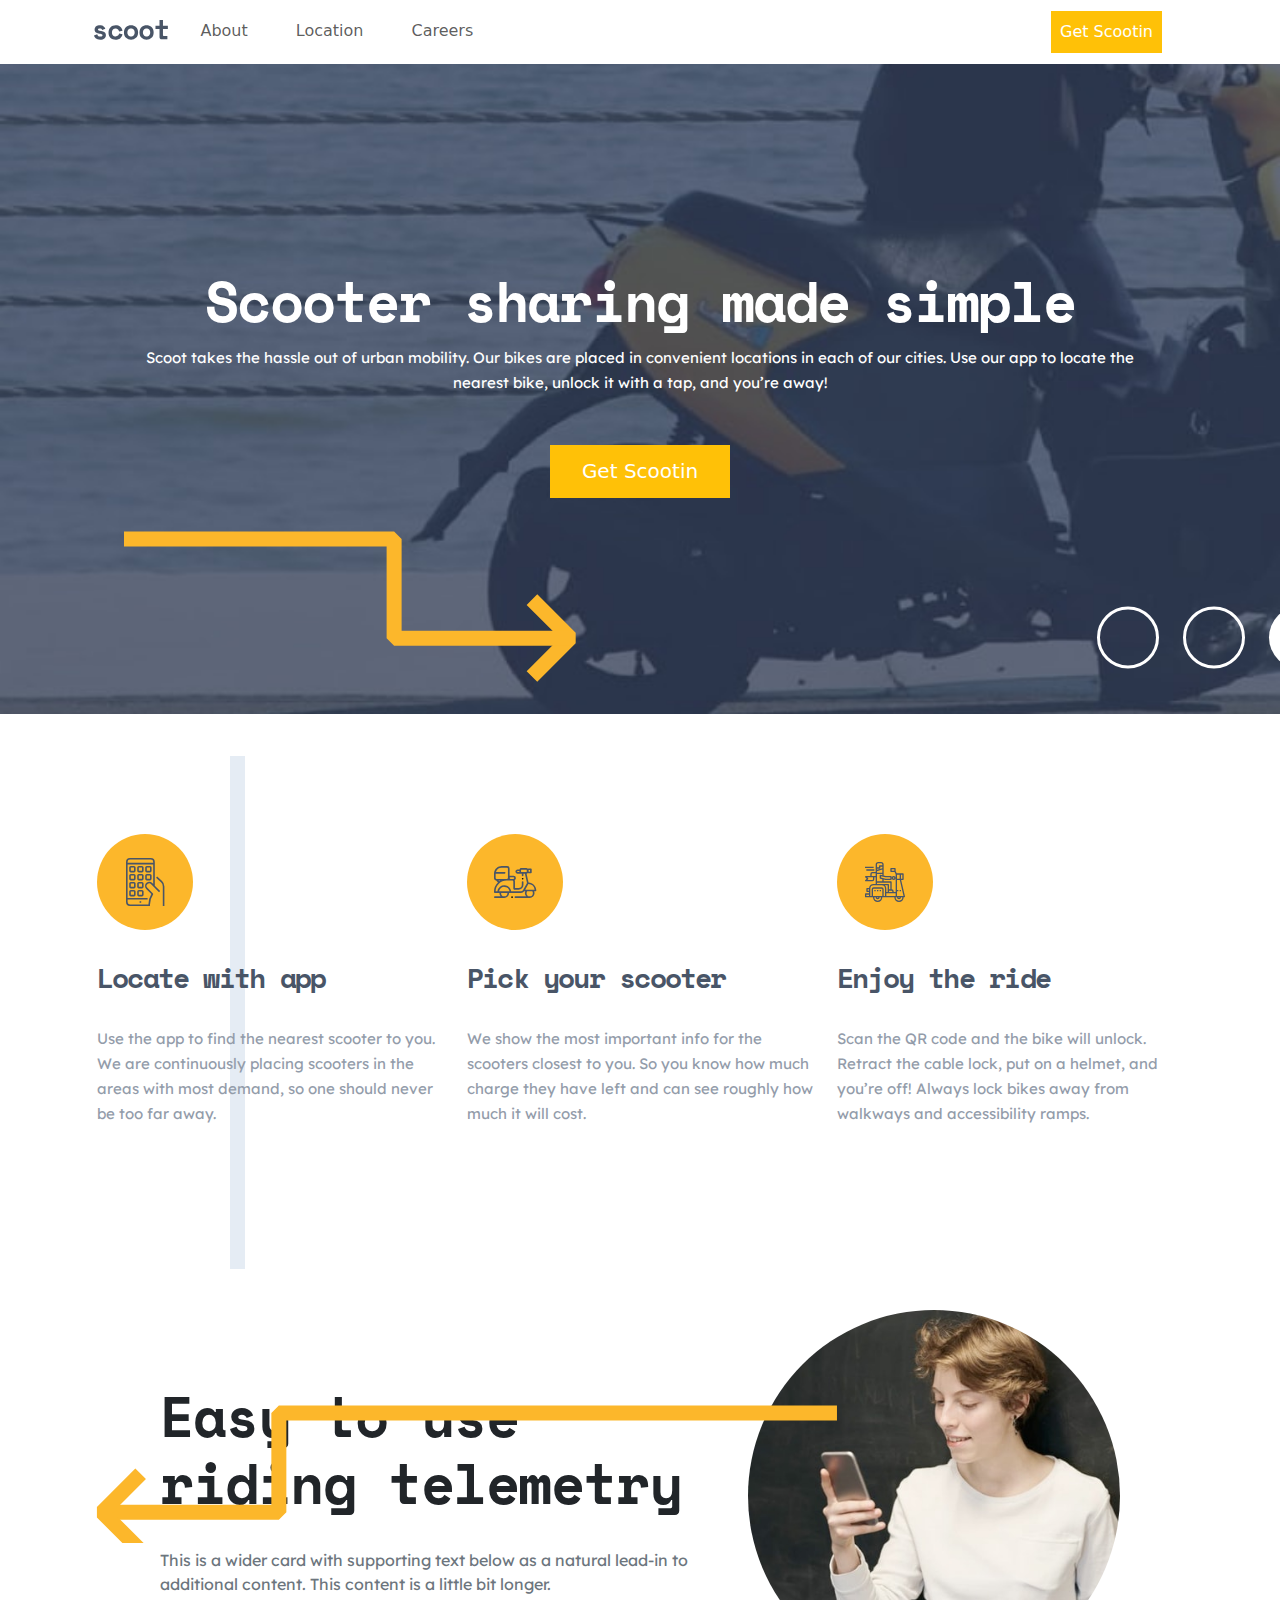
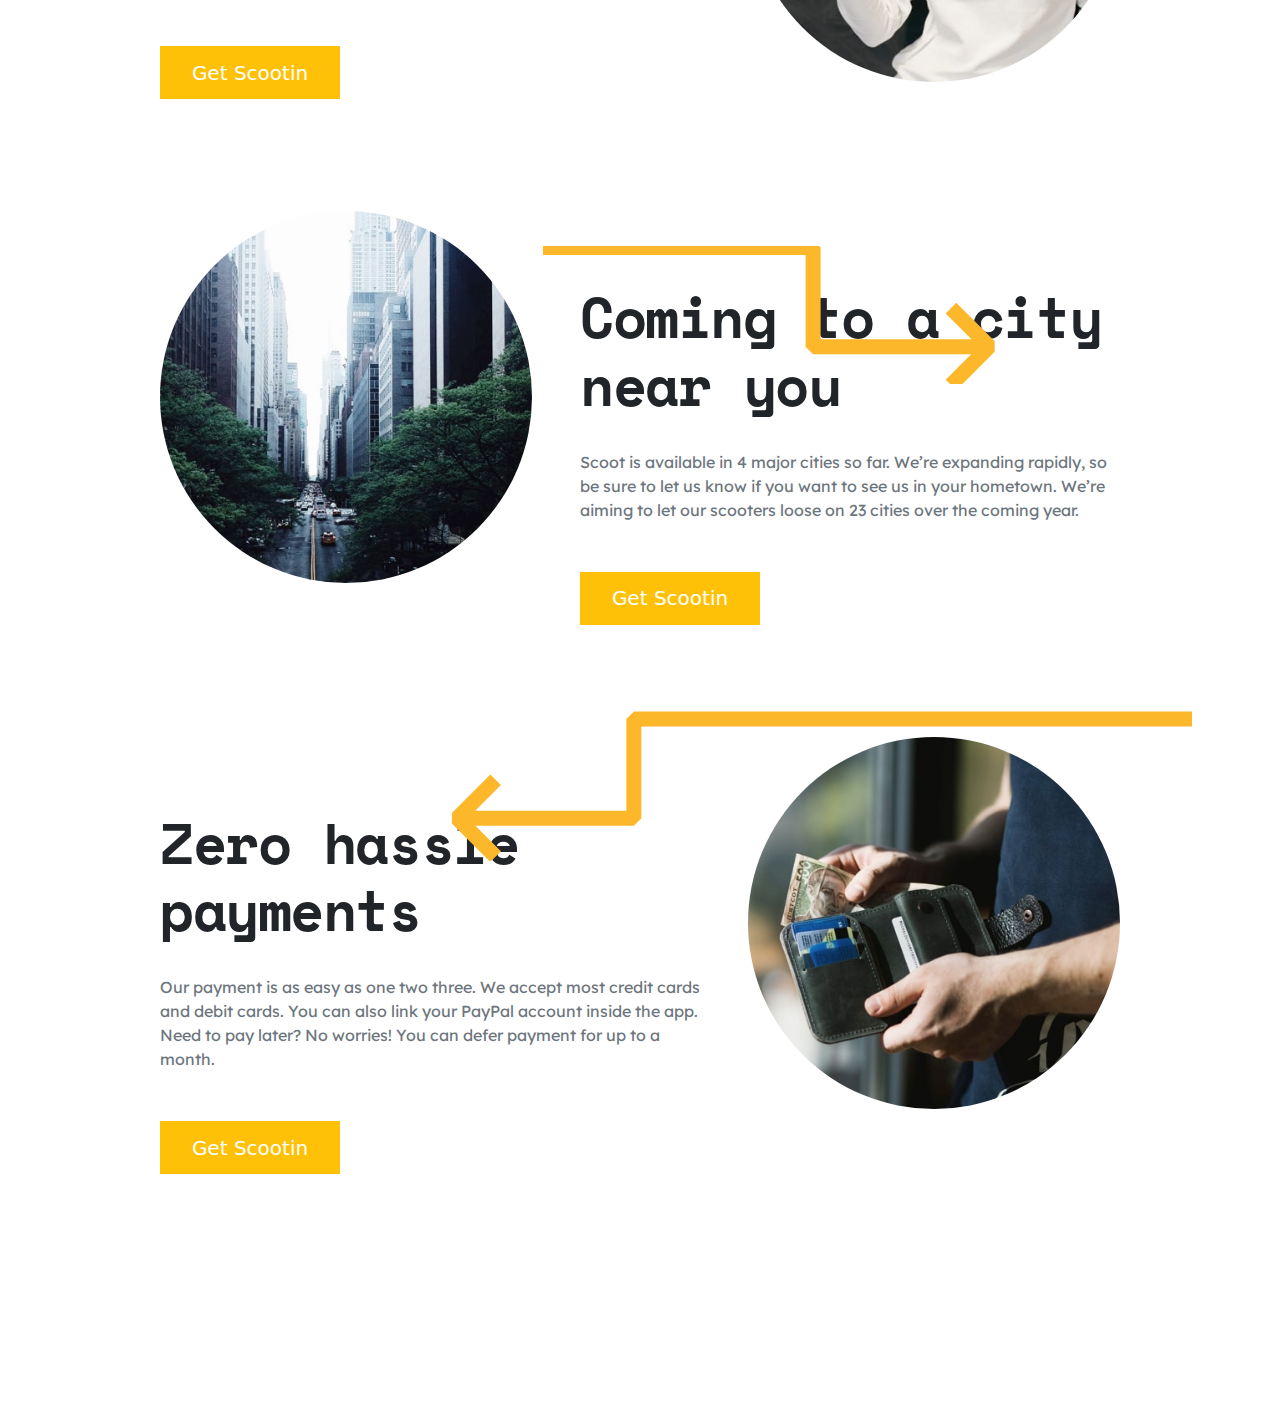
==== starter-code/index.html @ b3df03fd "Card section mobile fully done with images and changed texts" ====
<!DOCTYPE html>
<html lang="en">
	<head>
		<meta charset="UTF-8" />
		<meta name="viewport" content="width=device-width, initial-scale=1.0" />
		<link
			href="https://cdn.jsdelivr.net/npm/bootstrap@5.3.3/dist/css/bootstrap.min.css"
			rel="stylesheet"
			integrity="sha384-QWTKZyjpPEjISv5WaRU9OFeRpok6YctnYmDr5pNlyT2bRjXh0JMhjY6hW+ALEwIH"
			crossorigin="anonymous"
		/>
		<link rel="stylesheet" href="index.css" />
		<link rel="preconnect" href="https://fonts.googleapis.com" />
		<link rel="preconnect" href="https://fonts.gstatic.com" crossorigin />
		<link
			href="https://fonts.googleapis.com/css2?family=Lexend+Deca:wght@100..900&family=Space+Mono:wght@400;700&display=swap"
			rel="stylesheet"
		/>
		<script
			src="https://cdn.jsdelivr.net/npm/bootstrap@5.3.3/dist/js/bootstrap.bundle.min.js"
			integrity="sha384-YvpcrYf0tY3lHB60NNkmXc5s9fDVZLESaAA55NDzOxhy9GkcIdslK1eN7N6jIeHz"
			crossorigin="anonymous"
			defer
		></script>
		<script src="index.js" defer></script>
		<title>Scoot Homepage</title>
	</head>
	<body>
		<nav class="navbar navbar-expand-md bg-white">
			<div class="container px-4">
				<button
					class="navbar-toggler"
					role="button"
					data-bs-toggle="offcanvas"
					style="border: none; box-shadow: none"
					data-bs-target="#navbarCanvas"
					id="burgerMenu"
				>
					<img src="assets/icons/hamburger.svg" alt="" />
				</button>

				<a href="#" class="navbar-brand mx-auto mb-2"
					><img src="assets/logo.svg" height="20px" alt=""
				/></a>

				<div
					class="offcanvas offcanvas-start text-bg-dark"
					tabindex="-1"
					id="navbarCanvas"
					aria-labelledby="offcanvasLabel"
				>
					<div
						class="offcanvas-body d-flex flex-column flex-md-row px-4"
					>
						<ul class="navbar-nav flex-grow-1 gap-md">
							<li class="nav-item">
								<a href="" class="nav-link">About</a>
							</li>
							<li class="nav-item">
								<a href="" class="nav-link">Location</a>
							</li>
							<li class="nav-item">
								<a href="" class="nav-link">Careers</a>
							</li>
						</ul>

						<button
							style="color: white"
							class="btn btn-warning btn-border-no-radius p-2"
						>
							Get Scootin
						</button>
					</div>
				</div>
			</div>
		</nav>
		<main>
			<!-- Hero Section -->
			<section
				id="hero"
				class="d-flex align-items-center text-center bg-info position-relative"
			>
				<div class="yellow-line d-none d-xxl-block">
					<img src="assets/patterns/line.svg" alt="" />
				</div>
				<!-- Right Arrow -->

				<div class="position-absolute right-arrow">
					<img src="assets/patterns/right-arrow.svg" alt="" />
				</div>
				<!-- Semi Circles -->
				<div class="position-absolute white-circles">
					<img src="assets/patterns/white-circles.svg" alt="" />
				</div>

				<div class="container p-32">
					<div class="row">
						<div class="col-12 text-white hero-main-text">
							<h1 class="fw-bold h-text-size-h1-sm pb-3">
								Scooter sharing made simple
							</h1>
							<p class="lexend-deca-400">
								Scoot takes the hassle out of urban mobility.
								Our bikes are placed in convenient locations in
								each of our cities. Use our app to locate the
								nearest bike, unlock it with a tap, and you’re
								away!
							</p>
							<div>
								<button
									class="btn btn-lg btn-brand btn-warning btn-border-no-radius text-white get-scootin-btn"
								>
									Get Scootin
								</button>
							</div>
						</div>
					</div>
				</div>
			</section>
			<!-- Pick Scooter Section -->
			<section class="px-section position-relative">
				<div
					class="d-none d-md-block dark-gray-line position-absolute"
				></div>
				<div class="row">
					<!-- Item 1 -->
					<div
						class="text-center pb-5 d-md-flex d-lg-block align-items-md-start text-md-start gap-5 col-lg"
					>
						<img src="assets/icons/locate.svg" alt="" />
						<div>
							<h3
								class="py-4 m-0 py-md-0 h3 h-text-size-h3 py-lg-4"
							>
								Locate with app
							</h3>
							<p
								class="lexend-deca-400"
								style="color: var(--custom-dim-grey)"
							>
								Use the app to find the nearest scooter to you.
								We are continuously placing scooters in the
								areas with most demand, so one should never be
								too far away.
							</p>
						</div>
					</div>
					<!-- Item 2 -->
					<div
						class="text-center pb-5 d-md-flex align-items-md-start text-md-start gap-5 col-lg d-lg-block"
					>
						<img src="assets/icons/scooter.svg" alt="" />
						<div>
							<h3
								class="py-4 m-0 py-md-0 h3 h-text-size-h3 py-lg-4"
							>
								Pick your scooter
							</h3>
							<p
								class="lexend-deca-400"
								style="color: var(--custom-dim-grey)"
							>
								We show the most important info for the scooters
								closest to you. So you know how much charge they
								have left and can see roughly how much it will
								cost.
							</p>
						</div>
					</div>
					<!-- Item 3 -->
					<div
						class="text-center pb-5 d-md-flex align-items-md-start text-md-start gap-5 col-lg d-lg-block"
					>
						<img src="assets/icons/ride.svg" alt="" />
						<div>
							<h3
								class="py-4 m-0 py-md-0 h3 h-text-size-h3 py-lg-4"
							>
								Enjoy the ride
							</h3>
							<p
								class="lexend-deca-400"
								style="color: var(--custom-dim-grey)"
							>
								Scan the QR code and the bike will unlock.
								Retract the cable lock, put on a helmet, and
								you’re off! Always lock bikes away from walkways
								and accessibility ramps.
							</p>
						</div>
					</div>
				</div>
			</section>
			<section
				class="px-3 mx-3 px-md-5 mx-md-5 position-relative overflow-hidden"
			>
				<div class="first-card-arrow position-absolute"></div>
				<div class="second-card-arrow position-absolute"></div>
				<div class="third-card-arrow position-absolute"></div>
				<!-- Card 1 -->

				<div
					class="card border-0 text-center text-lg-start pb-5 mb-5 px-lg-5 mx-lg-3"
				>
					<div class="row g-0 g-lg-5">
						<div class="col-lg-5 order-lg-2">
							<img
								src="assets/images/telemetry.jpg"
								class="card-img-top rounded-circle"
								alt="Woman watching the mobile"
							/>
						</div>
						<div class="col-lg-7">
							<div class="card-body px-0">
								<h2
									class="card-title display-4 fw-bold pt-5 mt-2 pb-4"
									style="
										letter-spacing: -1.4285714626312256px;
									"
								>
									Easy to use riding telemetry
								</h2>
								<p class="card-text text-secondary">
									This is a wider card with supporting text
									below as a natural lead-in to additional
									content. This content is a little bit
									longer.
								</p>
								<div>
									<button
										class="btn btn-lg btn-brand btn-warning btn-border-no-radius text-white get-scootin-btn"
									>
										Get Scootin
									</button>
								</div>
							</div>
						</div>
					</div>
				</div>
				<!-- Card 1 End -->
				<!-- Card 2 -->
				<div
					class="card border-0 text-center text-lg-start pb-5 mb-5 px-lg-5 mx-lg-3"
				>
					<div class="row g-0 g-lg-5">
						<div class="col-lg-5">
							<img
								src="assets/images/near-you.jpg"
								class="card-img-top rounded-circle"
								alt="Woman watching the mobile"
							/>
						</div>
						<div class="col-lg-7">
							<div class="card-body px-0">
								<h2
									class="card-title display-4 fw-bold pt-5 mt-2 pb-4"
									style="
										letter-spacing: -1.4285714626312256px;
									"
								>
									Coming to a city near you
								</h2>
								<p class="card-text text-secondary">
									Scoot is available in 4 major cities so far.
									We’re expanding rapidly, so be sure to let
									us know if you want to see us in your
									hometown. We’re aiming to let our scooters
									loose on 23 cities over the coming year.
								</p>
								<div>
									<button
										class="btn btn-lg btn-brand btn-warning btn-border-no-radius text-white get-scootin-btn"
									>
										Get Scootin
									</button>
								</div>
							</div>
						</div>
					</div>
				</div>
				<!-- Card 2 End -->
				<!-- Card 3 -->
				<div
					class="card border-0 text-center text-lg-start pb-5 mb-5 px-lg-5 mx-lg-3"
				>
					<div class="row g-0 g-lg-5">
						<div class="col-lg-5 order-lg-2">
							<img
								src="assets/images/payments.jpg"
								class="card-img-top rounded-circle"
								alt="Woman watching the mobile"
							/>
						</div>
						<div class="col-lg-7">
							<div class="card-body px-0">
								<h2
									class="card-title display-4 fw-bold pt-5 mt-2 pb-4"
									style="
										letter-spacing: -1.4285714626312256px;
									"
								>
									Zero hassle payments
								</h2>
								<p class="card-text text-secondary">
									Our payment is as easy as one two three. We
									accept most credit cards and debit cards.
									You can also link your PayPal account inside
									the app. Need to pay later? No worries! You
									can defer payment for up to a month.
								</p>
								<div>
									<button
										class="btn btn-lg btn-brand btn-warning btn-border-no-radius text-white get-scootin-btn"
									>
										Get Scootin
									</button>
								</div>
							</div>
						</div>
					</div>
				</div>
				<!-- Card 3 End -->
			</section>
		</main>
	</body>
</html>
---- starter-code/index.css ----
/* Colors */
:root {
	--custom-yellow: rgb(252, 183, 43);
	--custom-dark-navy: rgb(73, 85, 103);
	--custom-dim-grey: rgb(147, 156, 170);
	--custom-light-grey: rgb(229, 236, 244);
	--custom-snow: rgb(242, 245, 249);
	--custom-light-yellow: rgb(255, 244, 223);
}

/* Typography */

h1,
h2,
h3,
h4,
h5 {
	font-family: "Space Mono", sans-serif;
}

p {
	font-family: "Lexend Deca", sans-serif;
	font-weight: 400;
}

.space-mono-regular {
	font-family: "Space Mono", monospace;
	font-weight: 400;
	font-style: normal;
}

.space-mono-bold {
	font-family: "Space Mono", monospace;
	font-weight: 700;
	font-style: normal;
}

.h-text-size-h1-sm {
	font-family: "Space Mono", monospace;
	font-size: 2.5rem;
	line-height: 40px;
	letter-spacing: -1.7857142686843872px;
	text-align: center;
}

.h-text-size-h2 {
	font-family: "Space Mono", sans-serif;
	font-weight: 700;
	font-style: normal;
	font-size: 3rem;
	line-height: 48px;
	letter-spacing: -2.14px;
}

.h-text-size-h3 {
	font-family: "Space Mono", sans-serif;
	font-weight: 700;
	font-style: normal;
	line-height: 48px;
	letter-spacing: -1.79px;
	color: var(--custom-dark-navy);
}

.h-text-size-h4 {
	font-family: "Space Mono", sans-serif;
	font-weight: 700;
	font-style: normal;
	font-size: 1.5rem;
	line-height: 28px;
	letter-spacing: -1.07px;
}

.lexend-deca-400 {
	font-family: "Lexend Deca", sans-serif;
	font-optical-sizing: auto;
	font-weight: 400;
	font-style: normal;
	line-height: 25px;
	font-size: 0.9375rem;
}

/* Navigation */

.btn-border-no-radius {
	border-radius: 0;
}

#navbarCanvas {
	width: 70%;
	top: 10%;
}

.offcanvas-backdrop {
	top: 10%;
}

.show a {
	color: white;
}

/* Hero */

#hero {
	background-image: url("assets/images/home-hero-mobile.jpg");
	background-repeat: no-repeat;
	background-size: cover;
	background-position: center;
	min-height: 650px;
	overflow: hidden;
}

/* Sections */

section {
	margin-bottom: 7.5rem;
}

.p-32 {
	padding: 0 2rem;
}

.px-section {
	padding: 0 2rem;
}

/* Button hover */

.btn-brand {
	margin-top: 2.125rem;
}

.get-scootin-btn {
	width: 180px;
	height: 53px;
}

.btn.btn-warning:hover {
	background-color: transparent !important;
	color: var(--custom-yellow) !important;
}

.white-circles {
	display: none;
}

.right-arrow {
	right: 55%;
	bottom: 5%;
}

/* Cards  */

.first-card-arrow {
	width: 100%;
	min-height: 138px;
	background-image: url("assets/patterns/left-downward-arrow.svg");
	background-repeat: no-repeat;
	top: 6%;
	z-index: 1;
}

.second-card-arrow {
	width: 100%;
	min-height: 138px;
	background-image: url("assets/patterns/right-arrow.svg");
	background-repeat: no-repeat;
	background-position: right;
	top: 34%;
	left: -20%;
	z-index: 1;
}

.third-card-arrow {
	width: 100%;
	min-height: 150px;
	background-image: url("assets/patterns/left-downward-arrow.svg");
	background-repeat: no-repeat;
	bottom: 27%;
	left: 34%;
	z-index: 1;
}

@media (min-width: 768px) {
	.px-section {
		padding: 0 6.0625rem;
	}

	.gap-md {
		gap: 2rem;
	}

	#hero {
		background-image: url("assets/images/home-hero-tablet.jpg");
	}

	.p-32 {
		padding: 0 4.5625rem;
	}

	.h-text-size-h1-sm {
		font-size: 3.5rem;
	}

	.white-circles {
		display: block;
		width: 234px;
		height: 63px;
		right: -4%;
		bottom: 7%;
	}

	/* Gray line in pick section */

	.dark-gray-line {
		width: 15px;
		height: 513px;
		background-color: #e5ecf4;
		left: 18%;
		top: -22%;
		z-index: -1;
	}
}

@media (min-width: 1440px) {
	#hero {
		background-image: url("assets/images/home-hero-desktop.jpg");
		background-position: right;
	}

	.yellow-line {
		margin-bottom: -5%;
	}

	.right-arrow {
		left: 47%;
		bottom: 24%;
	}

	.white-circles {
		display: block;
		right: -3.5%;
		bottom: 25%;
	}

	.hero-main-text {
		text-align: start;
		margin-top: 60px;
	}

	.hero-main-text h1 {
		text-align: start;
		width: 500px;
		height: 112px;
		margin-left: -10%;
	}

	.hero-main-text p {
		width: 400px;
		height: 100px;
		font-size: 0, 9375rem;
		margin-left: -3%;
	}

	.dark-gray-line {
		width: 974px;
		height: 15px;
		left: 0%;
		top: 15%;
	}
}
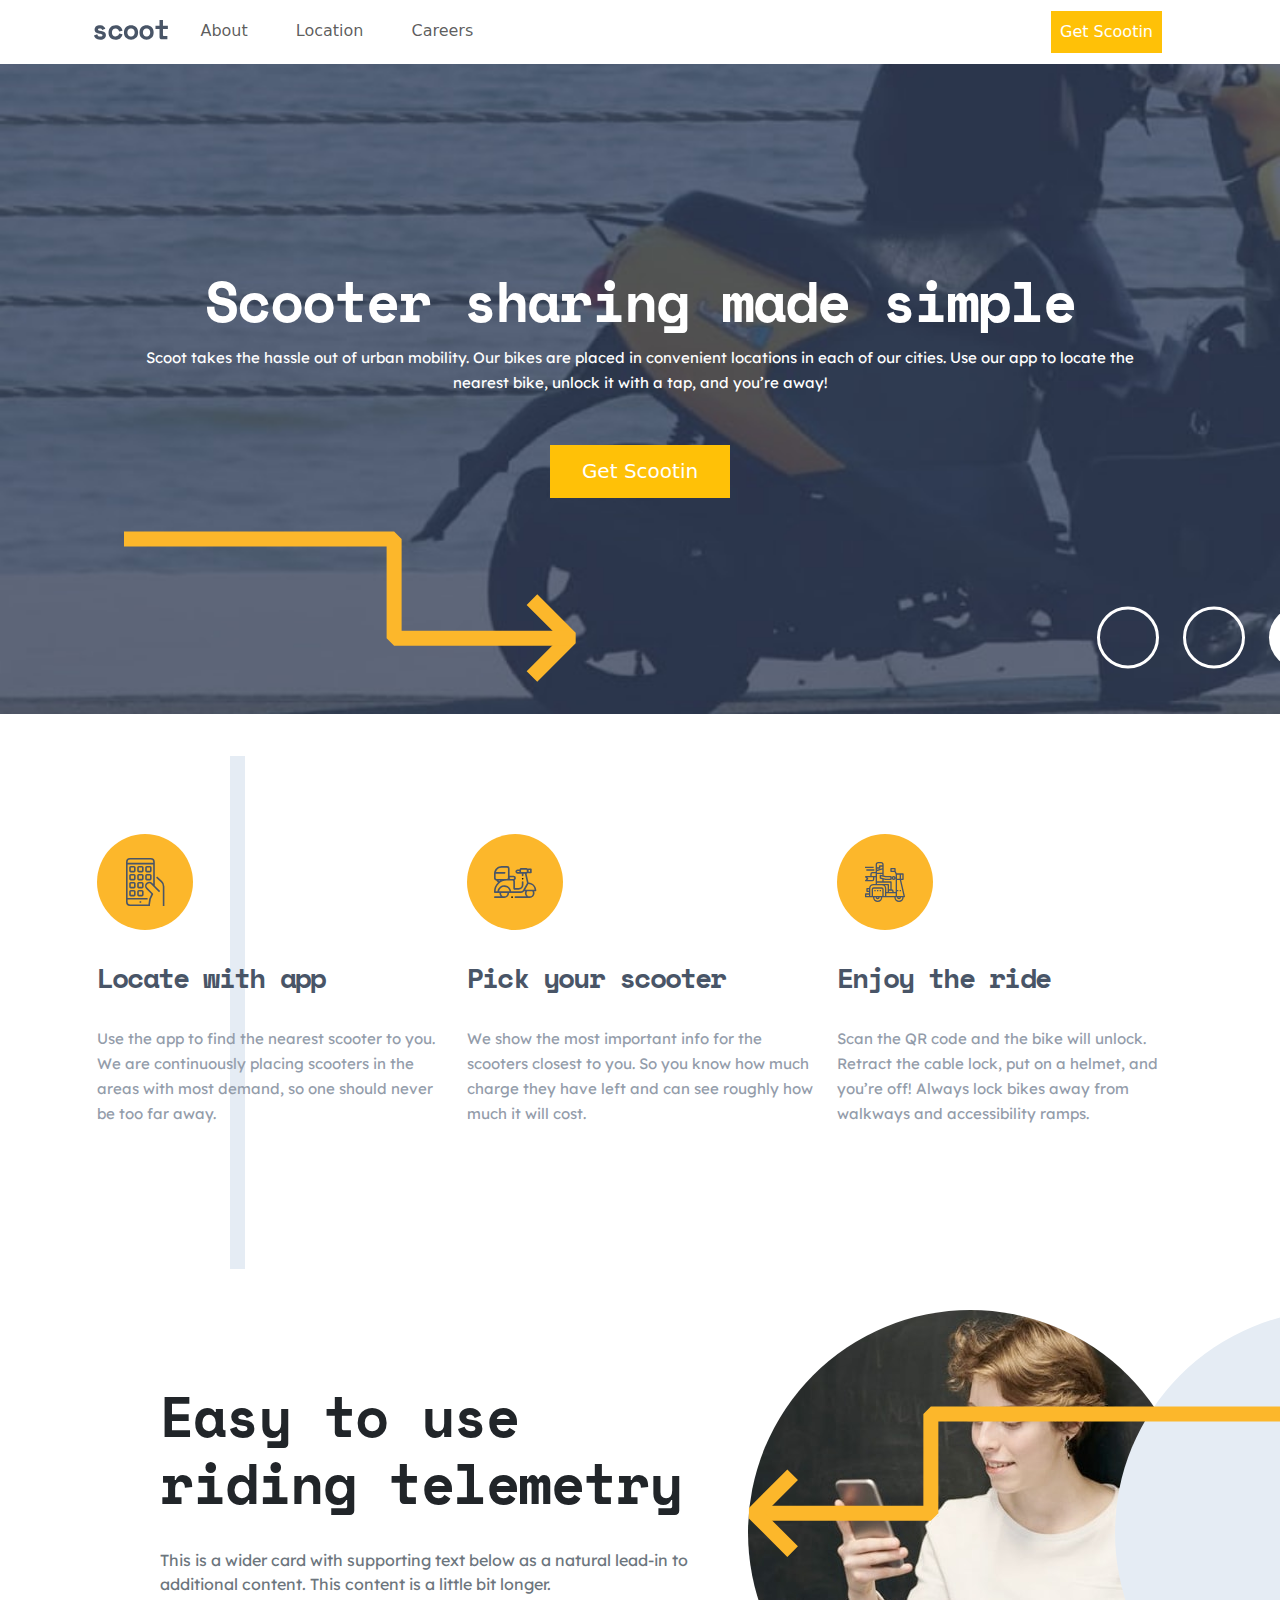
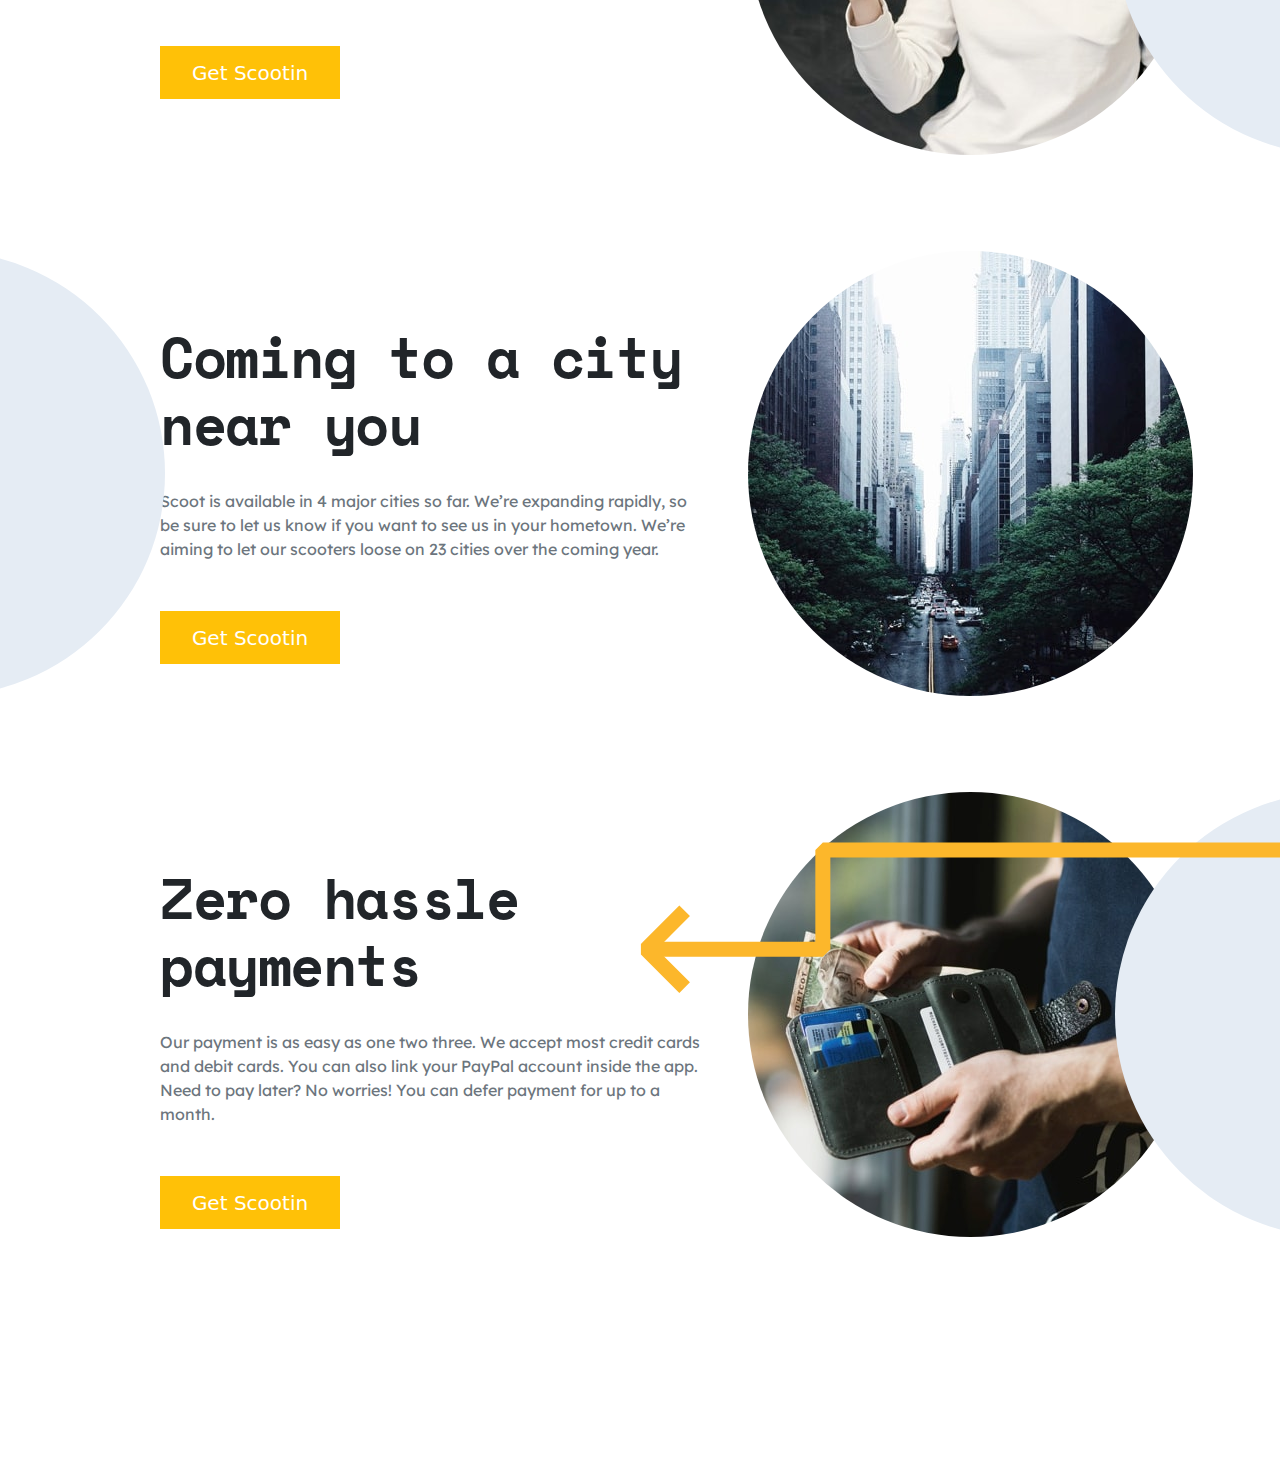
==== commit ca46398f: "Make some changes to the card section add imgs on tablet and mobile, next need to make for the deskt" ====
--- a/starter-code/index.html
+++ b/starter-code/index.html
@@ -191,135 +191,180 @@
 					</div>
 				</div>
 			</section>
-			<section
-				class="px-3 mx-3 px-md-5 mx-md-5 position-relative overflow-hidden"
-			>
-				<div class="first-card-arrow position-absolute"></div>
-				<div class="second-card-arrow position-absolute"></div>
-				<div class="third-card-arrow position-absolute"></div>
-				<!-- Card 1 -->
-
-				<div
-					class="card border-0 text-center text-lg-start pb-5 mb-5 px-lg-5 mx-lg-3"
-				>
-					<div class="row g-0 g-lg-5">
-						<div class="col-lg-5 order-lg-2">
-							<img
-								src="assets/images/telemetry.jpg"
-								class="card-img-top rounded-circle"
-								alt="Woman watching the mobile"
-							/>
-						</div>
-						<div class="col-lg-7">
-							<div class="card-body px-0">
-								<h2
-									class="card-title display-4 fw-bold pt-5 mt-2 pb-4"
-									style="
-										letter-spacing: -1.4285714626312256px;
-									"
-								>
-									Easy to use riding telemetry
-								</h2>
-								<p class="card-text text-secondary">
-									This is a wider card with supporting text
-									below as a natural lead-in to additional
-									content. This content is a little bit
-									longer.
-								</p>
-								<div>
-									<button
-										class="btn btn-lg btn-brand btn-warning btn-border-no-radius text-white get-scootin-btn"
+			<!-- Cards Section -->
+			<section class="position-relative overflow-hidden">
+				<!-- section-cards-wrapper -->
+
+				<div class="px-3 mx-3 px-md-5 mx-md-5">
+					<!-- Card 1 -->
+					<div
+						class="card border-0 text-center text-lg-start pb-5 mb-5 px-lg-5 mx-lg-3"
+					>
+						<div class="row g-0 g-lg-5">
+							<div class="col-lg-5 order-lg-2">
+								<img
+									src="assets/images/telemetry.jpg"
+									class="card-img-top rounded-circle section-card-image"
+									alt="Woman watching the mobile"
+								/>
+								<div class="first-card-arrow position-absolute">
+									<img
+										src="assets/patterns/left-downward-arrow.svg"
+										alt=""
+									/>
+								</div>
+								<div
+									class="d-none d-md-block card-white-circle position-absolute top-0"
+								>
+									<img
+										src="assets/patterns/circle.svg"
+										alt=""
+									/>
+								</div>
+							</div>
+							<div class="col-lg-7">
+								<div class="card-body px-0">
+									<h2
+										class="card-title display-4 fw-bold pt-5 mt-2 pb-4"
+										style="
+											letter-spacing: -1.4285714626312256px;
+										"
 									>
-										Get Scootin
-									</button>
-								</div>
-							</div>
-						</div>
-					</div>
-				</div>
-				<!-- Card 1 End -->
-				<!-- Card 2 -->
-				<div
-					class="card border-0 text-center text-lg-start pb-5 mb-5 px-lg-5 mx-lg-3"
-				>
-					<div class="row g-0 g-lg-5">
-						<div class="col-lg-5">
-							<img
-								src="assets/images/near-you.jpg"
-								class="card-img-top rounded-circle"
-								alt="Woman watching the mobile"
-							/>
-						</div>
-						<div class="col-lg-7">
-							<div class="card-body px-0">
-								<h2
-									class="card-title display-4 fw-bold pt-5 mt-2 pb-4"
-									style="
-										letter-spacing: -1.4285714626312256px;
-									"
-								>
-									Coming to a city near you
-								</h2>
-								<p class="card-text text-secondary">
-									Scoot is available in 4 major cities so far.
-									We’re expanding rapidly, so be sure to let
-									us know if you want to see us in your
-									hometown. We’re aiming to let our scooters
-									loose on 23 cities over the coming year.
-								</p>
-								<div>
-									<button
-										class="btn btn-lg btn-brand btn-warning btn-border-no-radius text-white get-scootin-btn"
+										Easy to use riding telemetry
+									</h2>
+									<p class="card-text text-secondary">
+										This is a wider card with supporting
+										text below as a natural lead-in to
+										additional content. This content is a
+										little bit longer.
+									</p>
+									<div>
+										<button
+											class="btn btn-lg btn-brand btn-warning btn-border-no-radius text-white get-scootin-btn"
+										>
+											Get Scootin
+										</button>
+									</div>
+								</div>
+							</div>
+						</div>
+					</div>
+					<!-- Card 1 End -->
+					<!-- Card 2  -->
+					<div
+						class="card border-0 text-center text-lg-start pb-5 mb-5 px-lg-5 mx-lg-3"
+					>
+						<div class="row g-0 g-lg-5">
+							<div class="col-lg-5 order-lg-2">
+								<img
+									src="assets/images/near-you.jpg"
+									class="card-img-top rounded-circle section-card-image"
+									alt="Woman watching the mobile"
+								/>
+								<div
+									class="second-card-arrow position-absolute"
+								>
+									<img
+										src="assets/patterns/right-arrow.svg"
+										alt=""
+									/>
+								</div>
+								<div
+									class="d-none d-md-block card-white-circle-left position-absolute top-0"
+								>
+									<img
+										src="assets/patterns/circle.svg"
+										alt=""
+									/>
+								</div>
+							</div>
+							<div class="col-lg-7">
+								<div class="card-body px-0">
+									<h2
+										class="card-title display-4 fw-bold pt-5 mt-2 pb-4"
+										style="
+											letter-spacing: -1.4285714626312256px;
+										"
 									>
-										Get Scootin
-									</button>
-								</div>
-							</div>
-						</div>
-					</div>
-				</div>
-				<!-- Card 2 End -->
-				<!-- Card 3 -->
-				<div
-					class="card border-0 text-center text-lg-start pb-5 mb-5 px-lg-5 mx-lg-3"
-				>
-					<div class="row g-0 g-lg-5">
-						<div class="col-lg-5 order-lg-2">
-							<img
-								src="assets/images/payments.jpg"
-								class="card-img-top rounded-circle"
-								alt="Woman watching the mobile"
-							/>
-						</div>
-						<div class="col-lg-7">
-							<div class="card-body px-0">
-								<h2
-									class="card-title display-4 fw-bold pt-5 mt-2 pb-4"
-									style="
-										letter-spacing: -1.4285714626312256px;
-									"
-								>
-									Zero hassle payments
-								</h2>
-								<p class="card-text text-secondary">
-									Our payment is as easy as one two three. We
-									accept most credit cards and debit cards.
-									You can also link your PayPal account inside
-									the app. Need to pay later? No worries! You
-									can defer payment for up to a month.
-								</p>
-								<div>
-									<button
-										class="btn btn-lg btn-brand btn-warning btn-border-no-radius text-white get-scootin-btn"
+										Coming to a city near you
+									</h2>
+									<p class="card-text text-secondary">
+										Scoot is available in 4 major cities so
+										far. We’re expanding rapidly, so be sure
+										to let us know if you want to see us in
+										your hometown. We’re aiming to let our
+										scooters loose on 23 cities over the
+										coming year.
+									</p>
+									<div>
+										<button
+											class="btn btn-lg btn-brand btn-warning btn-border-no-radius text-white get-scootin-btn"
+										>
+											Get Scootin
+										</button>
+									</div>
+								</div>
+							</div>
+						</div>
+					</div>
+					<!-- Card 2 End -->
+					<!-- Card 3 -->
+					<div
+						class="card border-0 text-center text-lg-start pb-5 mb-5 px-lg-5 mx-lg-3"
+					>
+						<div class="row g-0 g-lg-5">
+							<div class="col-lg-5 order-lg-2">
+								<img
+									src="assets/images/payments.jpg"
+									class="card-img-top rounded-circle section-card-image"
+									alt="Woman watching the mobile"
+								/>
+								<div class="third-card-arrow position-absolute">
+									<img
+										src="assets/patterns/left-downward-arrow.svg"
+										alt=""
+									/>
+								</div>
+								<div
+									class="d-none d-md-block card-white-circle position-absolute top-0"
+								>
+									<img
+										src="assets/patterns/circle.svg"
+										alt=""
+									/>
+								</div>
+							</div>
+							<div class="col-lg-7">
+								<div class="card-body px-0">
+									<h2
+										class="card-title display-4 fw-bold pt-5 mt-2 pb-4"
+										style="
+											letter-spacing: -1.4285714626312256px;
+										"
 									>
-										Get Scootin
-									</button>
-								</div>
-							</div>
-						</div>
-					</div>
-				</div>
-				<!-- Card 3 End -->
+										Zero hassle payments
+									</h2>
+									<p class="card-text text-secondary">
+										Our payment is as easy as one two three.
+										We accept most credit cards and debit
+										cards. You can also link your PayPal
+										account inside the app. Need to pay
+										later? No worries! You can defer payment
+										for up to a month.
+									</p>
+									<div>
+										<button
+											class="btn btn-lg btn-brand btn-warning btn-border-no-radius text-white get-scootin-btn"
+										>
+											Get Scootin
+										</button>
+									</div>
+								</div>
+							</div>
+						</div>
+					</div>
+					<!-- Card 3 End -->
+				</div>
 			</section>
 		</main>
 	</body>
--- a/starter-code/index.css
+++ b/starter-code/index.css
@@ -151,32 +151,19 @@
 /* Cards  */
 
 .first-card-arrow {
-	width: 100%;
-	min-height: 138px;
-	background-image: url("assets/patterns/left-downward-arrow.svg");
-	background-repeat: no-repeat;
-	top: 6%;
+	bottom: 62%;
 	z-index: 1;
 }
 
 .second-card-arrow {
-	width: 100%;
-	min-height: 138px;
-	background-image: url("assets/patterns/right-arrow.svg");
-	background-repeat: no-repeat;
-	background-position: right;
-	top: 34%;
-	left: -20%;
+	top: 0;
+	left: -60%;
 	z-index: 1;
 }
 
 .third-card-arrow {
-	width: 100%;
-	min-height: 150px;
-	background-image: url("assets/patterns/left-downward-arrow.svg");
-	background-repeat: no-repeat;
-	bottom: 27%;
-	left: 34%;
+	top: 0;
+	left: 30%;
 	z-index: 1;
 }
 
@@ -219,6 +206,35 @@
 		top: -22%;
 		z-index: -1;
 	}
+
+	/* Card Section */
+	.section-card-image {
+		height: 445px;
+		width: auto;
+	}
+
+	.card-white-circle {
+		min-height: 445px;
+		left: 95%;
+	}
+
+	.card-white-circle-left {
+		min-height: 445px;
+		right: 95%;
+	}
+
+	.first-card-arrow {
+		bottom: 50%;
+	}
+
+	.second-card-arrow {
+		right: 35%;
+	}
+
+	.third-card-arrow {
+		top: 10%;
+		left: 50%;
+	}
 }
 
 @media (min-width: 1440px) {
@@ -267,4 +283,14 @@
 		left: 0%;
 		top: 15%;
 	}
-}
+
+	/* .second-card-arrow {
+		top: 0;
+		left: -60%;
+	}
+	
+	.third-card-arrow {
+		top: 0;
+		left: 30%;
+	} */
+}
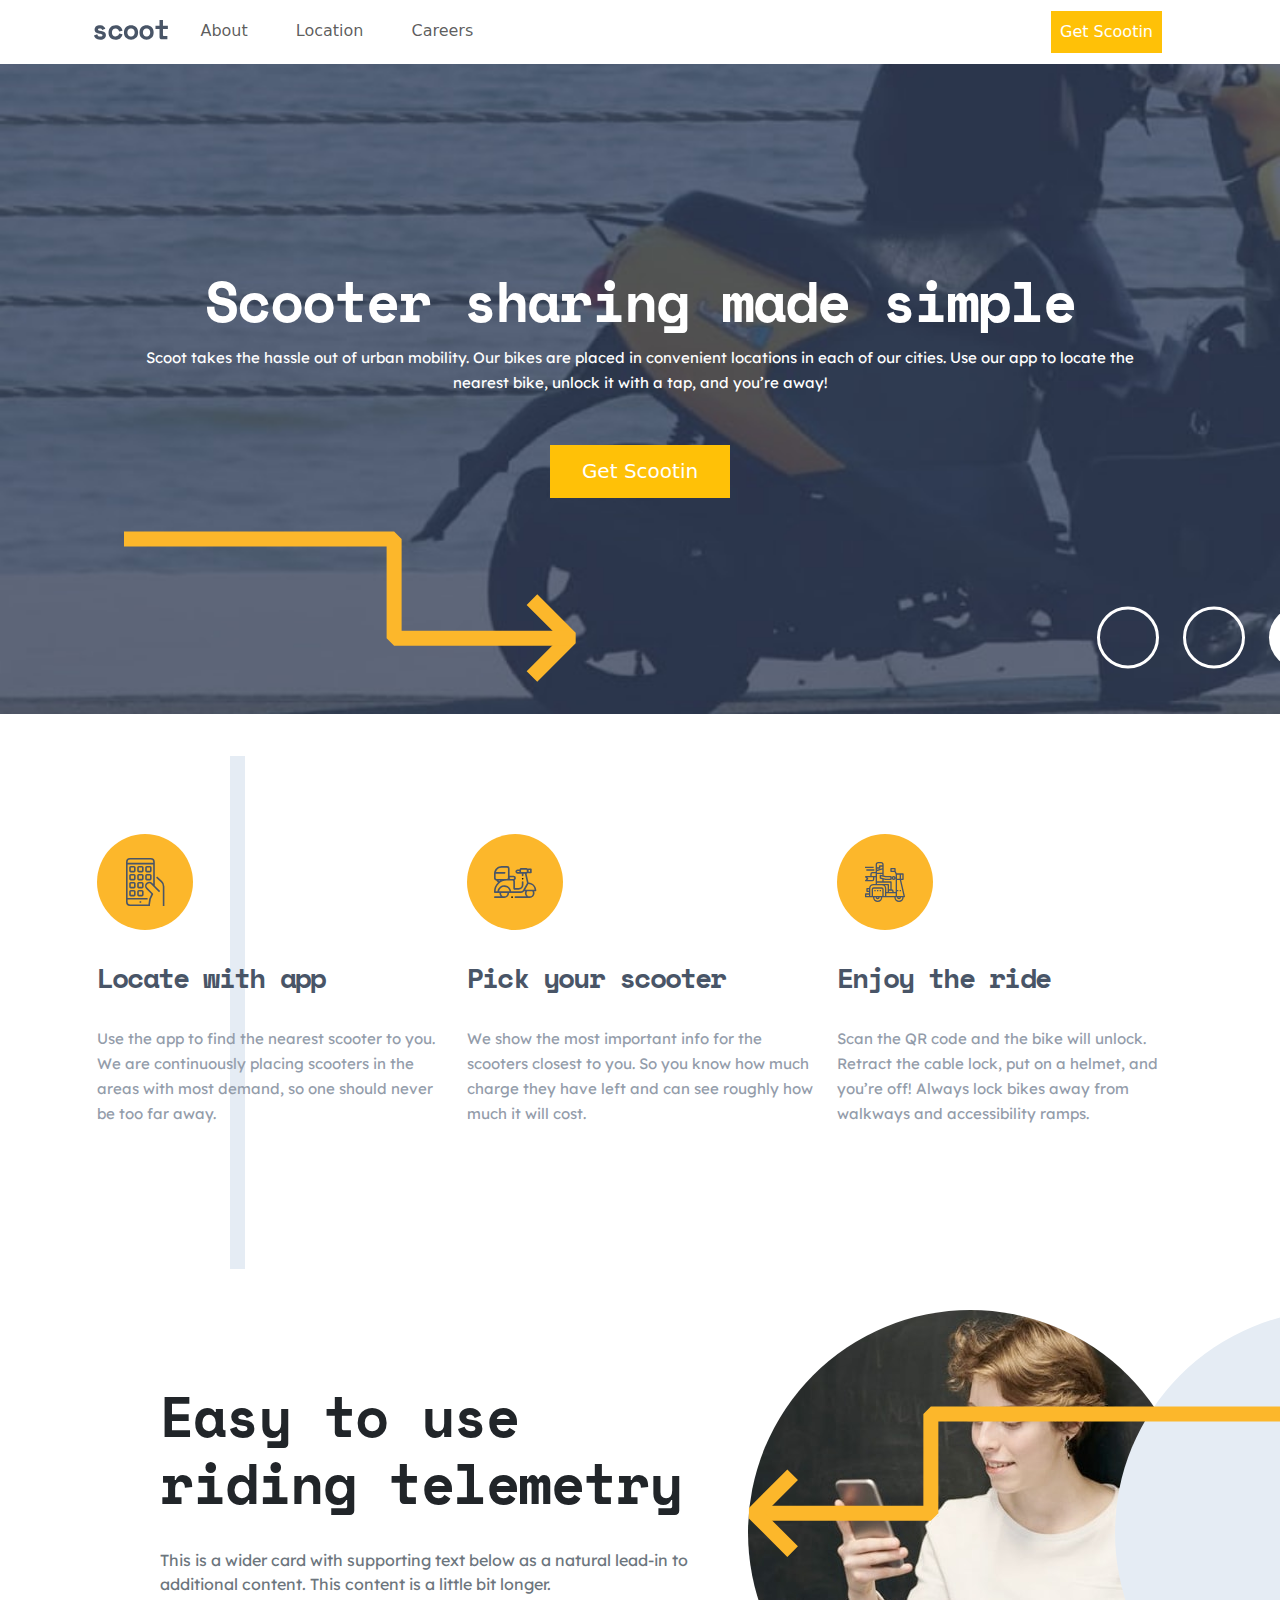
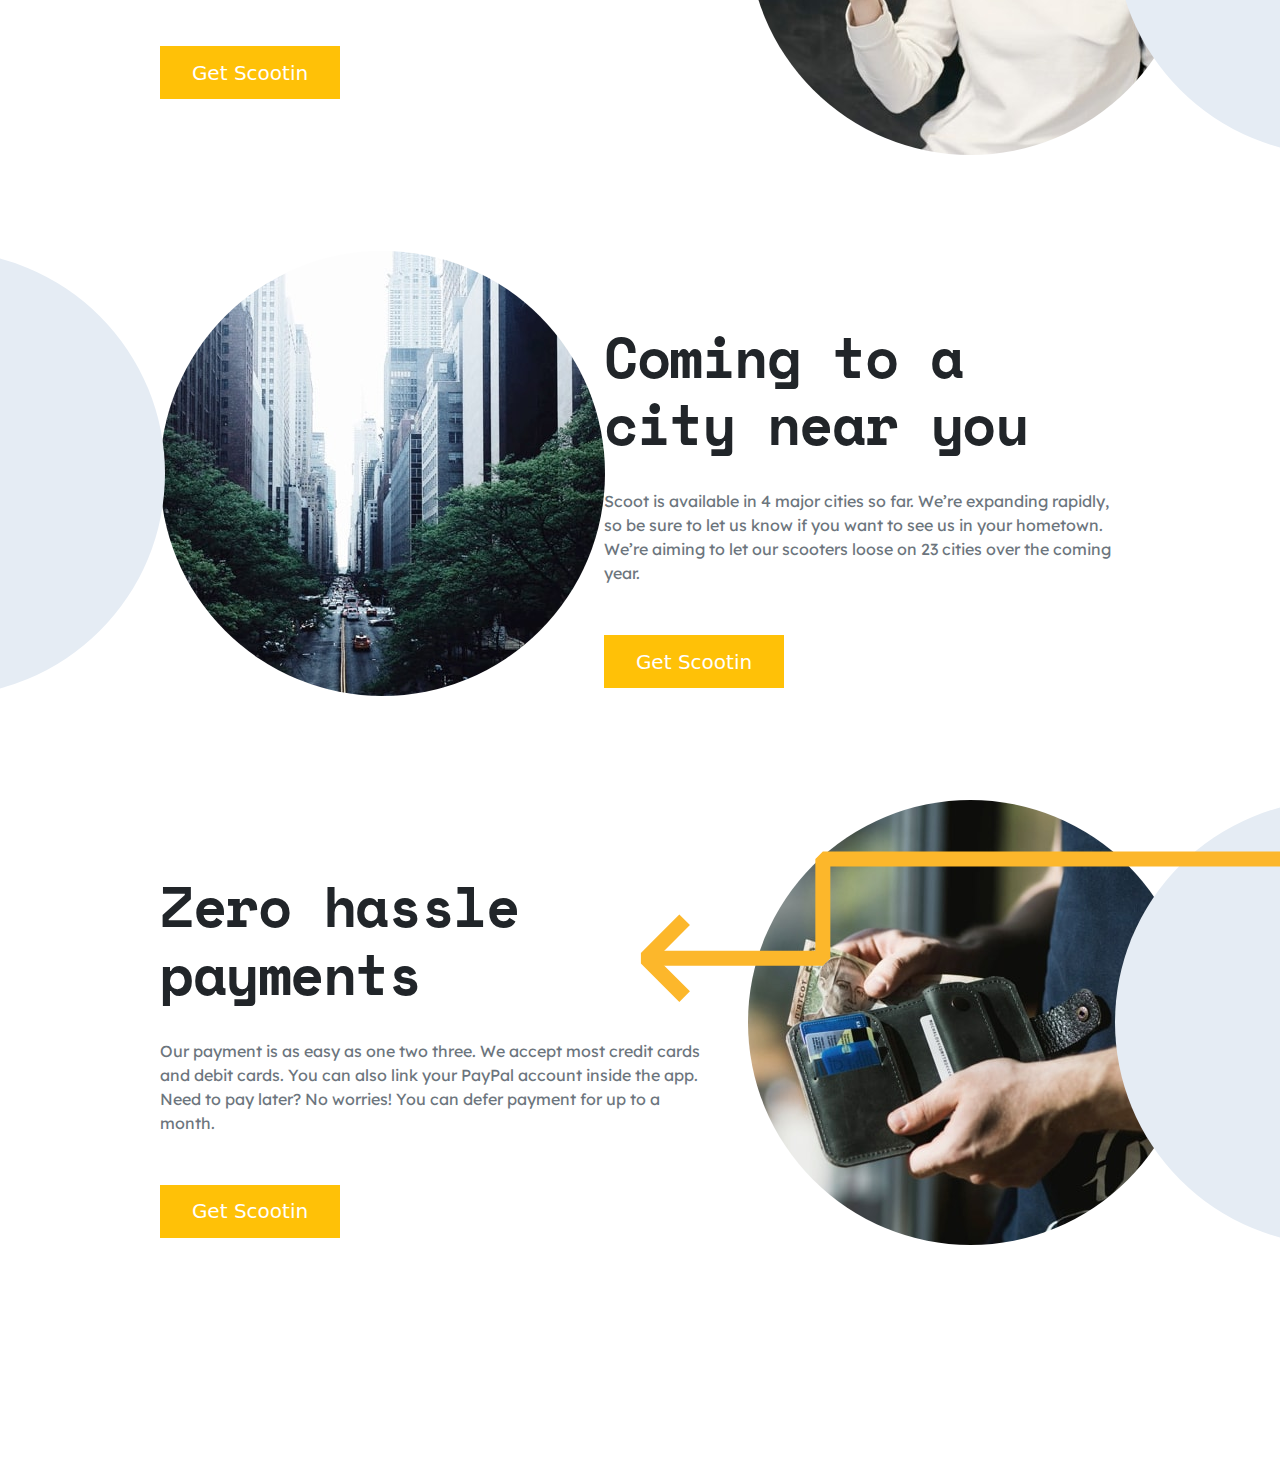
==== commit 629caf83: "Section with cards are done for all 3 devices" ====
--- a/starter-code/index.html
+++ b/starter-code/index.html
@@ -255,18 +255,18 @@
 						class="card border-0 text-center text-lg-start pb-5 mb-5 px-lg-5 mx-lg-3"
 					>
 						<div class="row g-0 g-lg-5">
-							<div class="col-lg-5 order-lg-2">
+							<div class="col-lg-5 order-lg-0">
 								<img
 									src="assets/images/near-you.jpg"
 									class="card-img-top rounded-circle section-card-image"
-									alt="Woman watching the mobile"
+									alt="City view"
 								/>
 								<div
 									class="second-card-arrow position-absolute"
 								>
 									<img
 										src="assets/patterns/right-arrow.svg"
-										alt=""
+										alt="Yellow arrow pointing on the right side"
 									/>
 								</div>
 								<div
@@ -274,11 +274,11 @@
 								>
 									<img
 										src="assets/patterns/circle.svg"
-										alt=""
-									/>
-								</div>
-							</div>
-							<div class="col-lg-7">
+										alt="Gray circle"
+									/>
+								</div>
+							</div>
+							<div class="ps-lg-5 col-lg-7">
 								<div class="card-body px-0">
 									<h2
 										class="card-title display-4 fw-bold pt-5 mt-2 pb-4"
--- a/starter-code/index.css
+++ b/starter-code/index.css
@@ -284,13 +284,27 @@
 		top: 15%;
 	}
 
-	/* .second-card-arrow {
-		top: 0;
-		left: -60%;
-	}
-	
+	.card-white-circle {
+		min-height: 445px;
+		left: 100%;
+	}
+
+	.card-white-circle-left {
+		min-height: 445px;
+		right: 100%;
+	}
+
+	.first-card-arrow {
+		bottom: 10%;
+		left: 50%;
+	}
+
+	.second-card-arrow {
+		left: -18%;
+	}
+
 	.third-card-arrow {
-		top: 0;
-		left: 30%;
-	} */
-}
+		top: 15%;
+		left: 80%;
+	}
+}
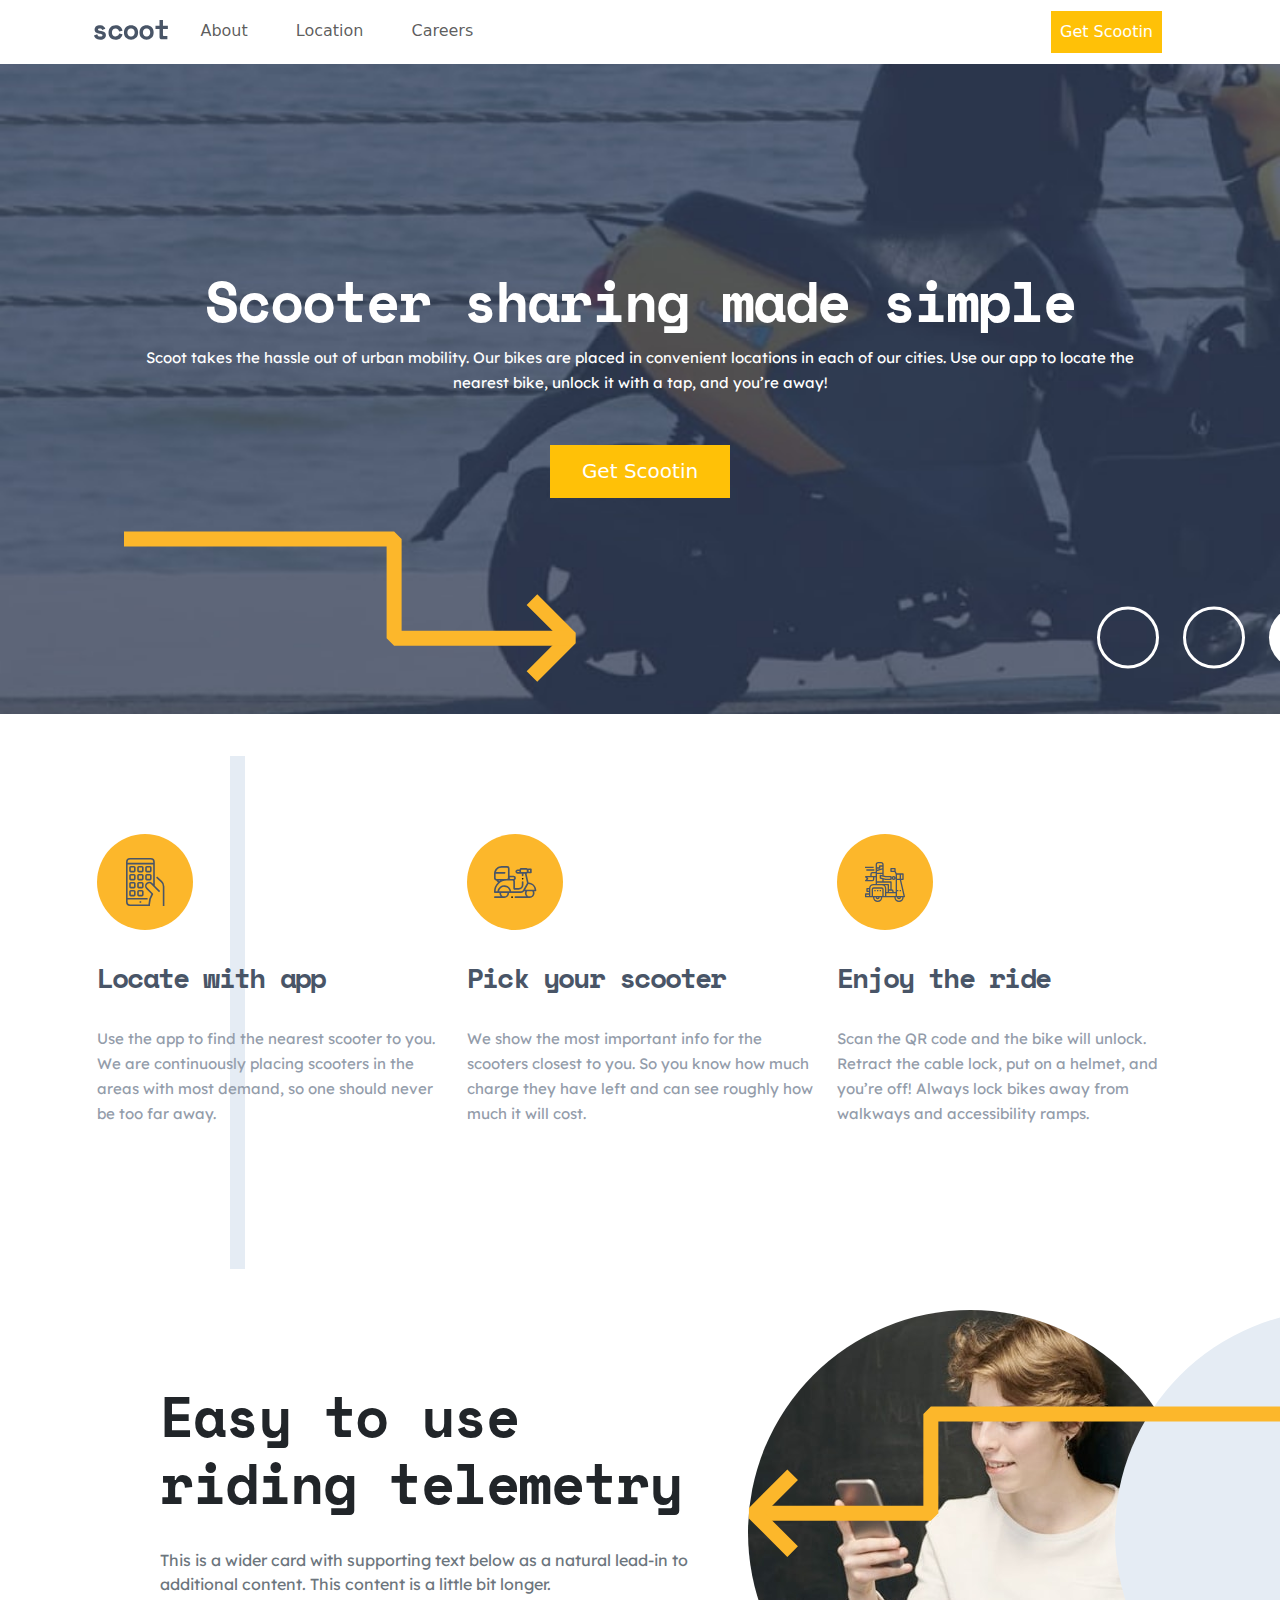
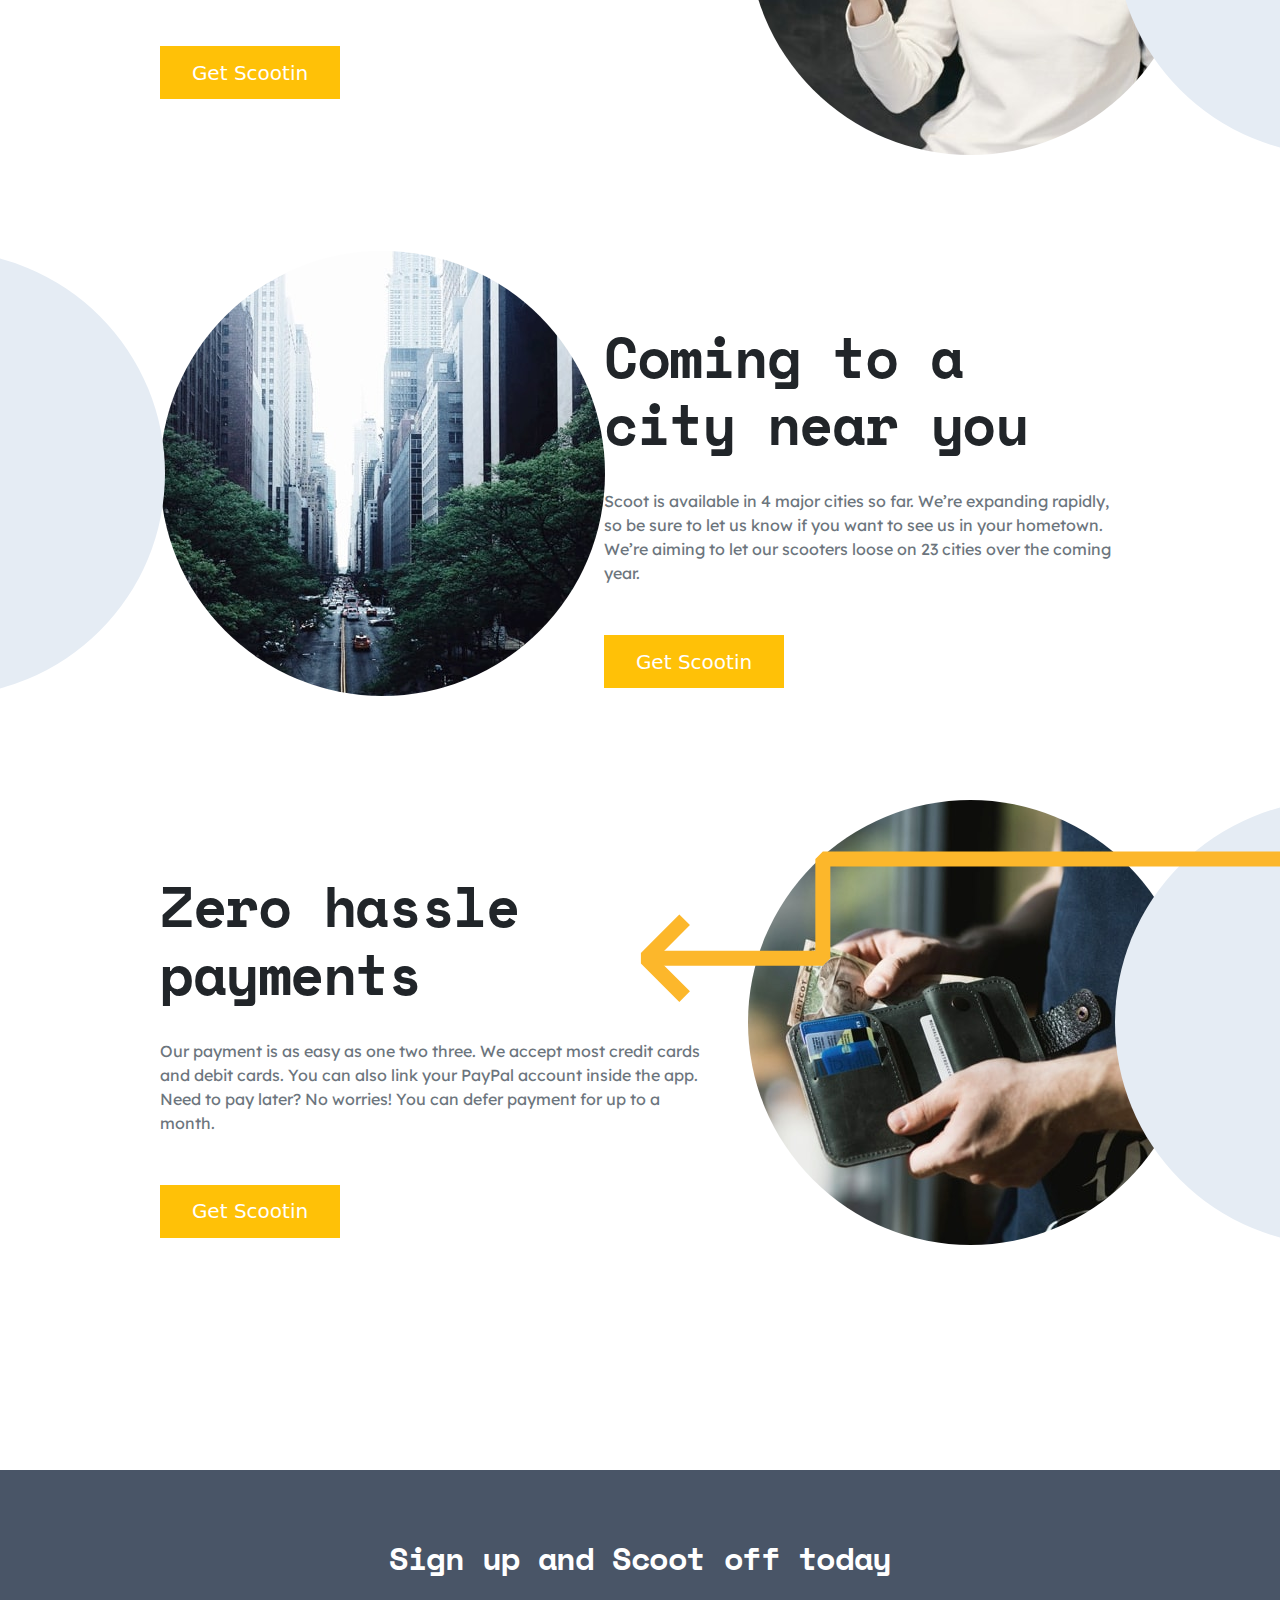
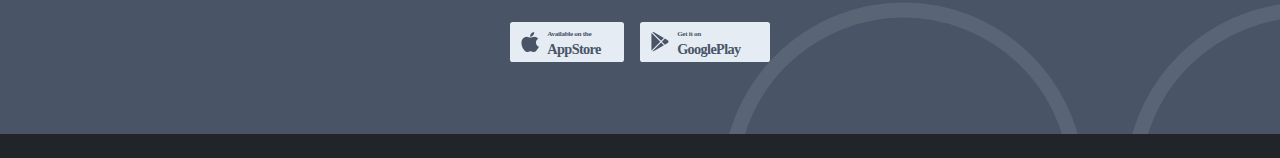
==== commit b6b950b7: "Pre footer section mobile done" ====
--- a/starter-code/index.html
+++ b/starter-code/index.html
@@ -366,6 +366,40 @@
 					<!-- Card 3 End -->
 				</div>
 			</section>
+			<!-- Download section -->
+			<section
+				class="downloads position-relative p-0 m-0 overflow-hidden"
+			>
+				<div class="downloads-semi-circles position-absolute">
+					<img src="assets/patterns/semi-circles.svg" alt="" />
+				</div>
+				<div
+					class="px-3 mx-3 py-5 my-4 text-center text-white downloads-bg position-relative"
+				>
+					<h2 class="display-4">Sign up and Scoot off today</h2>
+					<div
+						class="d-flex gap-3 justify-content-center align-items-center"
+					>
+						<div class="app-store">
+							<img
+								class="img-fluid"
+								src="assets/icons/app-store.svg"
+								alt=""
+							/>
+						</div>
+						<div class="google-play">
+							<img
+								class="img-fluid"
+								src="assets/icons/google-play.svg"
+								alt=""
+							/>
+						</div>
+					</div>
+				</div>
+			</section>
 		</main>
+		<footer class="bg-dark">
+			<div>Hello</div>
+		</footer>
 	</body>
 </html>
--- a/starter-code/index.css
+++ b/starter-code/index.css
@@ -167,6 +167,36 @@
 	z-index: 1;
 }
 
+/* Downloads */
+
+.downloads {
+	background-color: var(--custom-dark-navy);
+}
+
+.downloads h2 {
+	font-size: 2rem;
+	line-height: 32px;
+	letter-spacing: -1.4285714626312256px;
+	font-weight: 700;
+	padding-bottom: 2.5rem;
+}
+
+.app-store {
+	width: 113.58px;
+}
+
+.google-play {
+	width: 130px;
+}
+
+.downloads-semi-circles {
+	/* background-image: url("assets/patterns/semi-circles.svg");
+	height: 150px;
+	background-position: right; */
+	top: 50%;
+	right: -47%;
+}
+
 @media (min-width: 768px) {
 	.px-section {
 		padding: 0 6.0625rem;
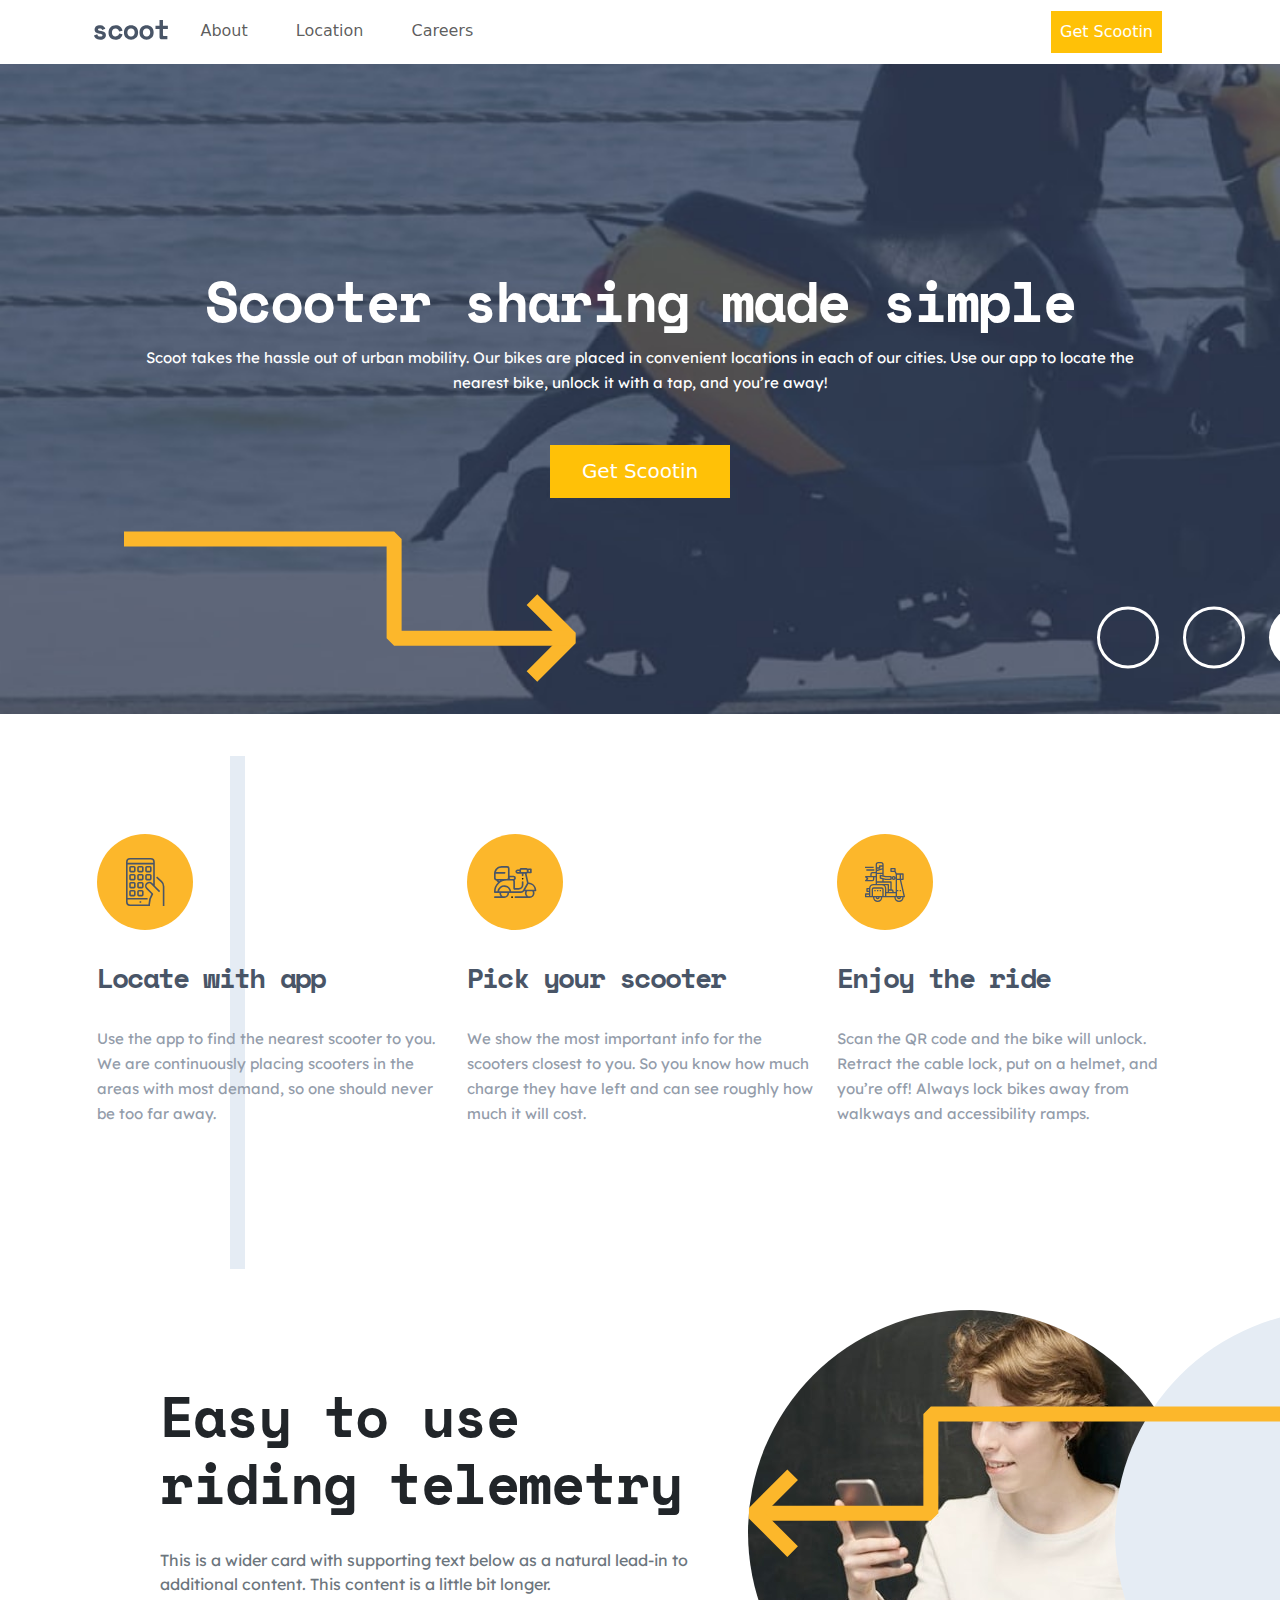
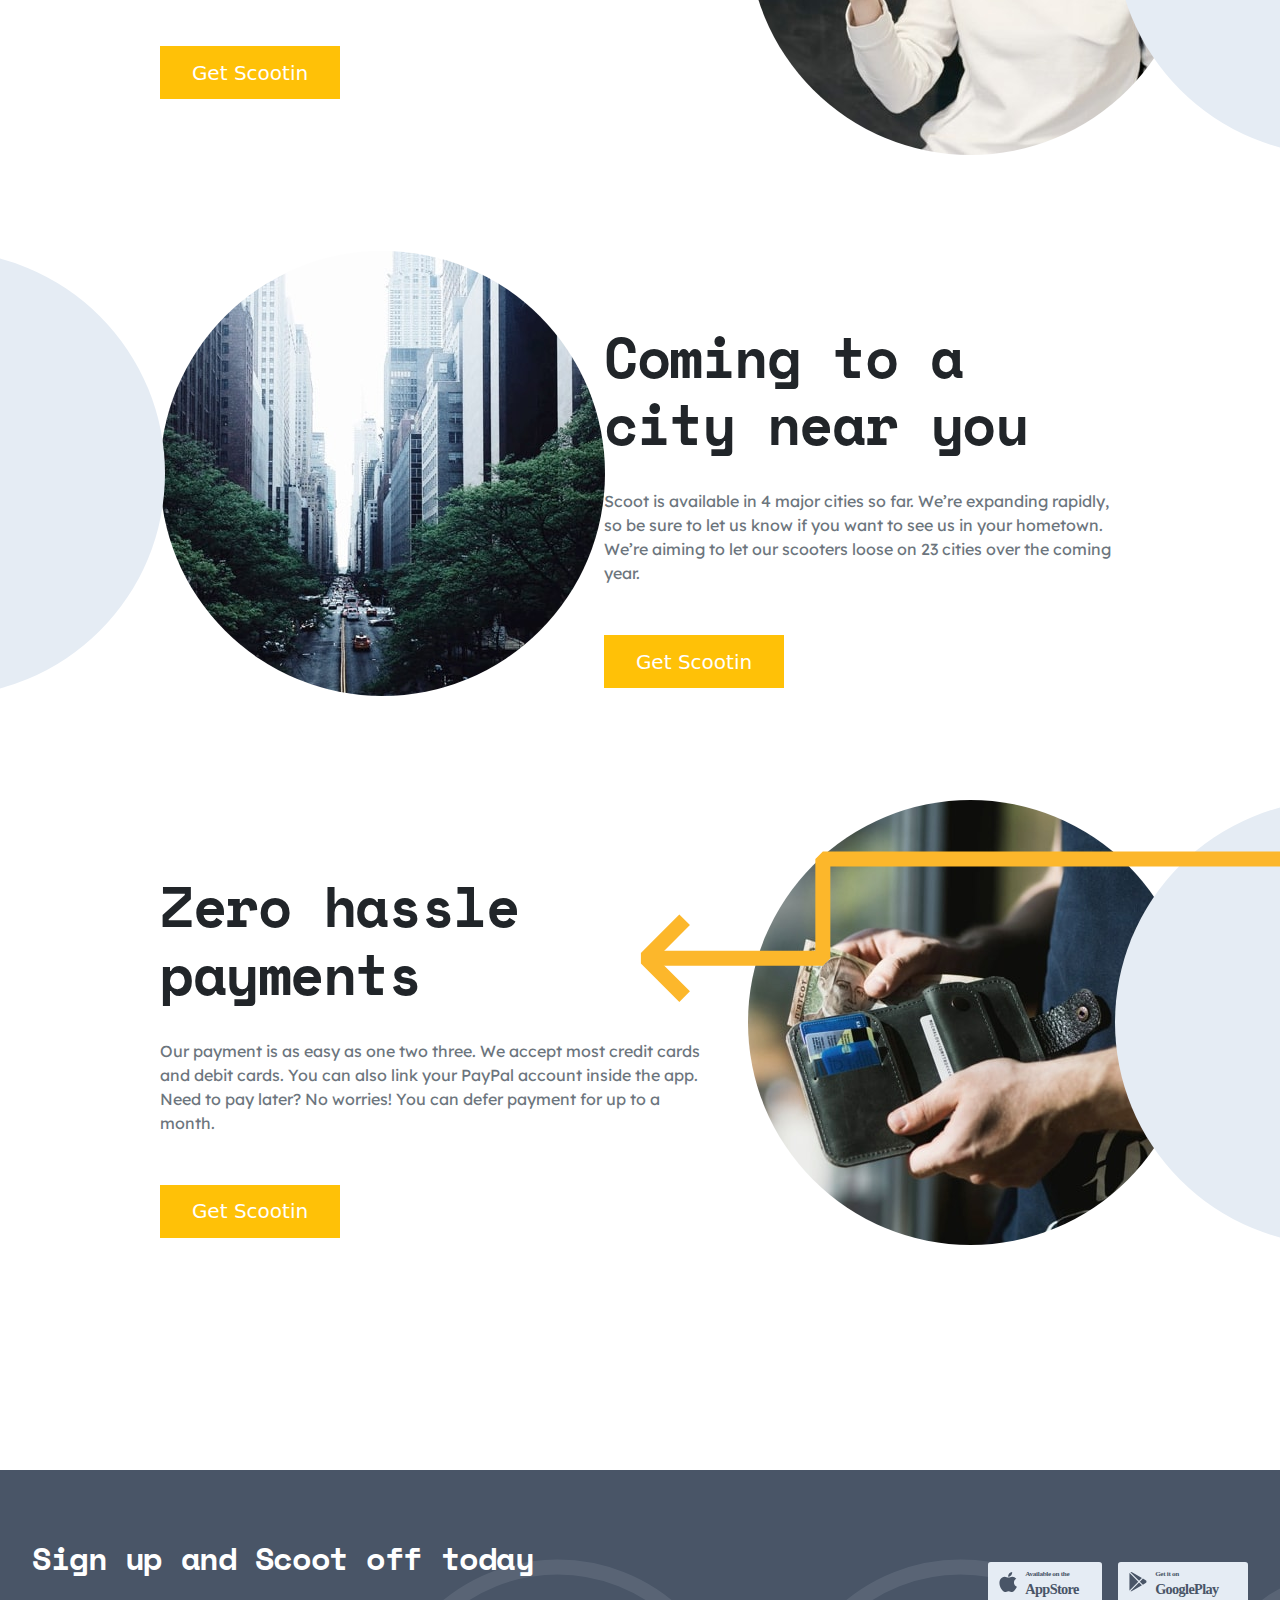
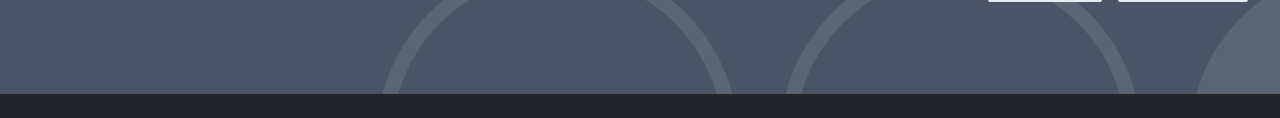
==== commit 924e0efb: "Pre footer section done" ====
--- a/starter-code/index.html
+++ b/starter-code/index.html
@@ -374,7 +374,7 @@
 					<img src="assets/patterns/semi-circles.svg" alt="" />
 				</div>
 				<div
-					class="px-3 mx-3 py-5 my-4 text-center text-white downloads-bg position-relative"
+					class="px-3 mx-3 py-5 my-4 text-center text-white downloads-bg position-relative d-lg-flex justify-content-lg-between"
 				>
 					<h2 class="display-4">Sign up and Scoot off today</h2>
 					<div
--- a/starter-code/index.css
+++ b/starter-code/index.css
@@ -190,9 +190,6 @@
 }
 
 .downloads-semi-circles {
-	/* background-image: url("assets/patterns/semi-circles.svg");
-	height: 150px;
-	background-position: right; */
 	top: 50%;
 	right: -47%;
 }
@@ -265,6 +262,11 @@
 		top: 10%;
 		left: 50%;
 	}
+
+	.downloads-semi-circles {
+		top: 40%;
+		right: -20%;
+	}
 }
 
 @media (min-width: 1440px) {
@@ -337,4 +339,32 @@
 		top: 15%;
 		left: 80%;
 	}
-}
+
+	/* Downloads section */
+
+	.downloads-bg {
+		padding: 102px 165px !important;
+	}
+
+	.downloads-bg h2 {
+		width: 415px;
+		height: 96px;
+		font-size: 3rem;
+		line-height: 48px;
+		letter-spacing: -2.142857074737549px;
+		text-align: left;
+	}
+
+	.app-store {
+		width: 159px;
+	}
+
+	.google-play {
+		width: 182px;
+	}
+
+	.downloads-semi-circles {
+		top: 60%;
+		right: -10%;
+	}
+}
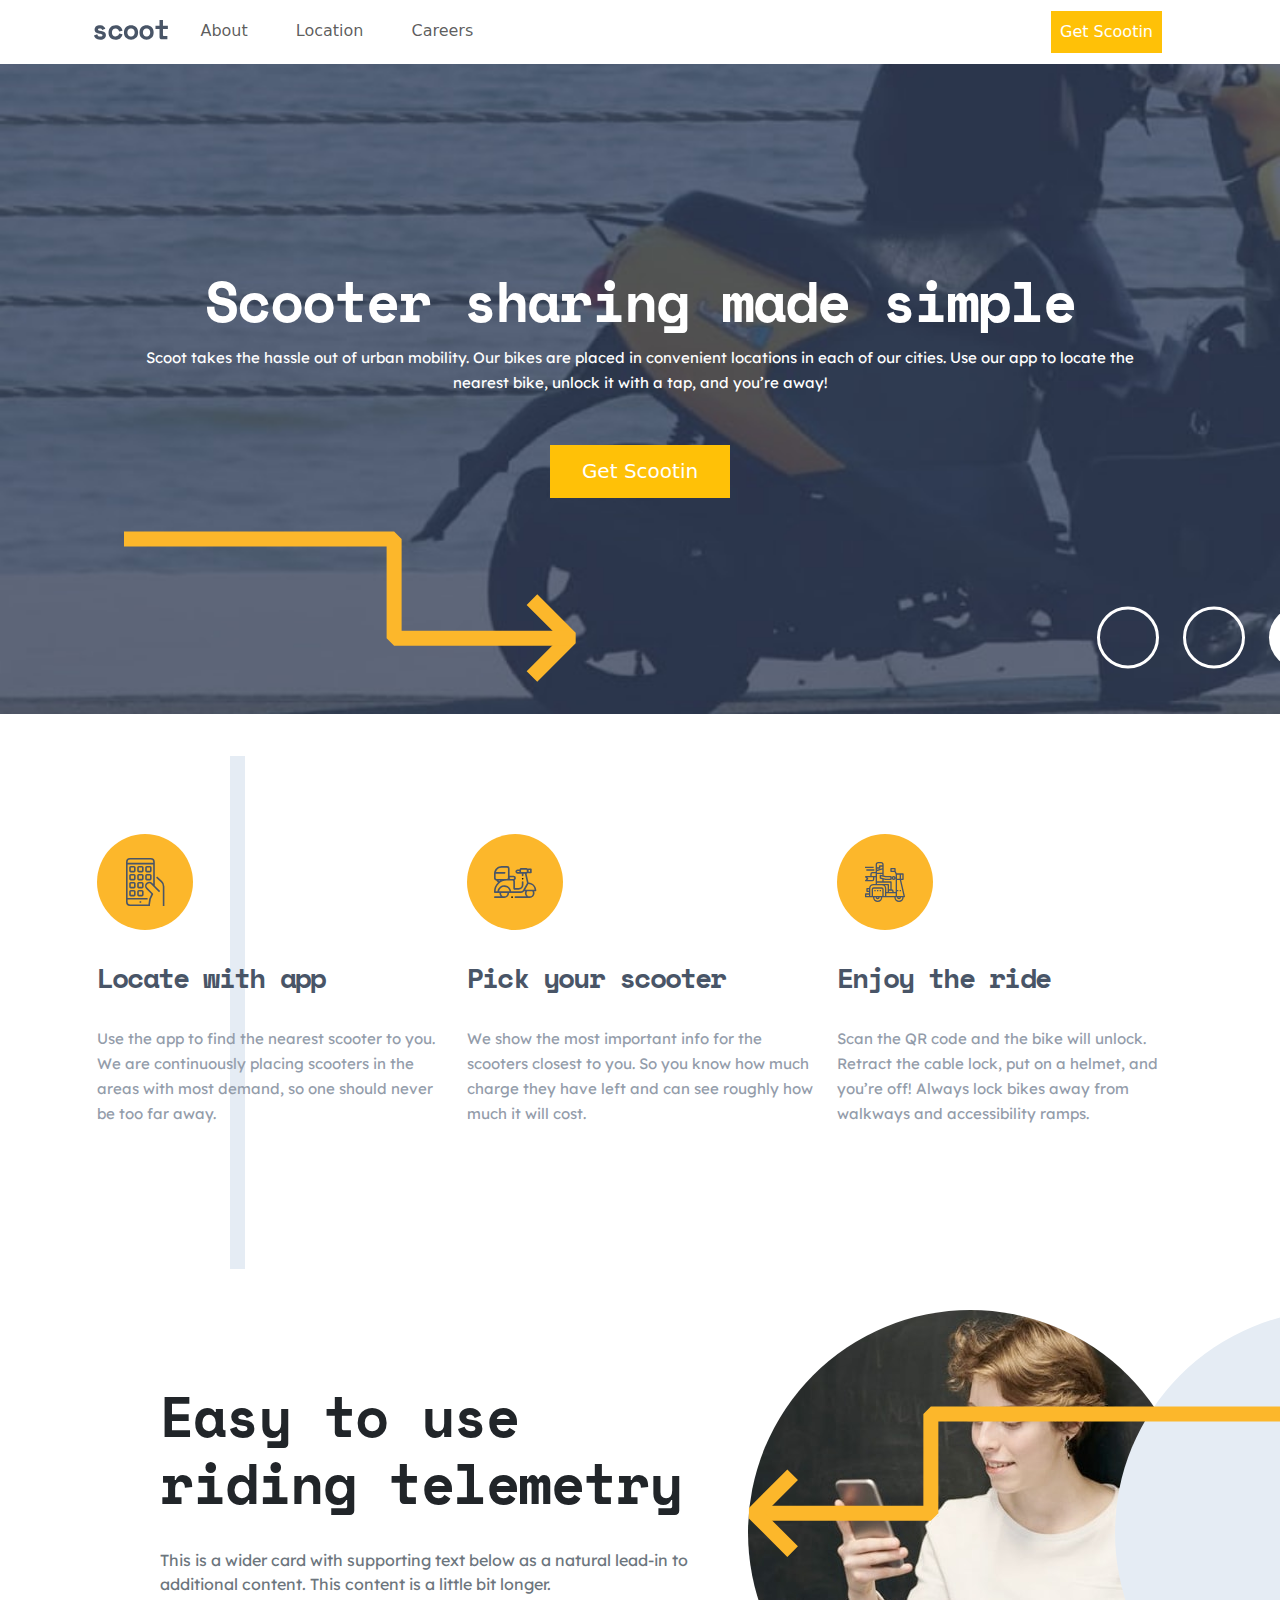
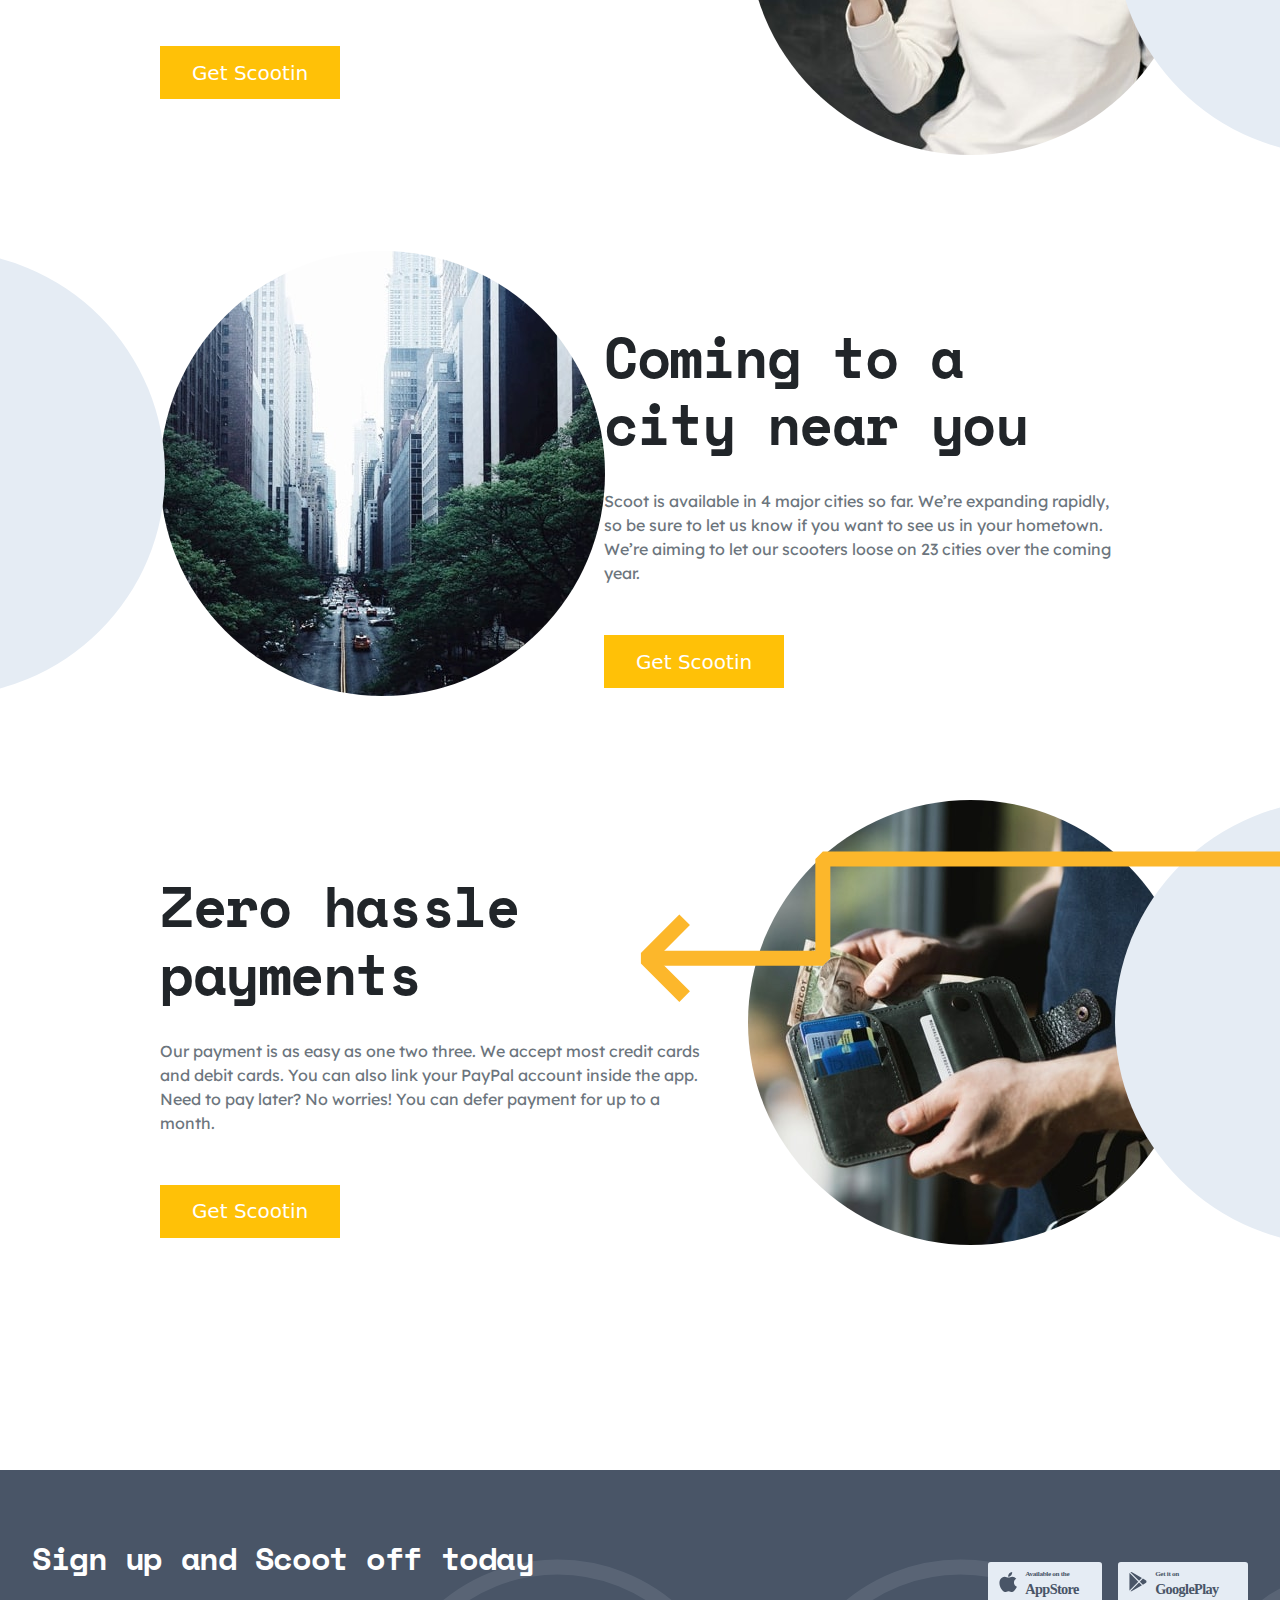
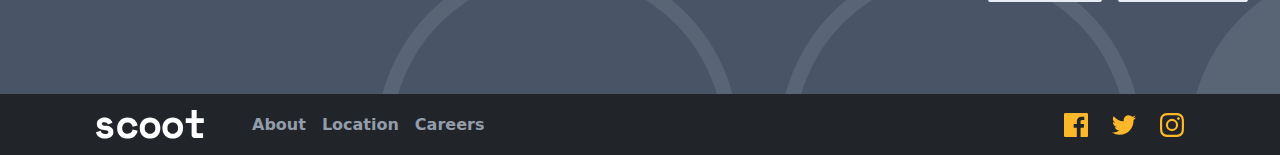
==== commit 353eca9a: "Landing page fully done" ====
--- a/starter-code/index.html
+++ b/starter-code/index.html
@@ -399,7 +399,44 @@
 			</section>
 		</main>
 		<footer class="bg-dark">
-			<div>Hello</div>
+			<div
+				class="px-5 mx-5 pt-5 pb-5 d-flex justify-content-center align-items-center flex-column flex-md-row justify-content-md-start px-md-4 py-md-3 m-md-0 px-lg-5 mx-lg-5"
+			>
+				<div class="pb-4 p-md-0">
+					<img
+						style="
+							filter: invert(100%) brightness(1000%)
+								saturate(100%);
+						"
+						src="assets/logo.svg"
+						alt=""
+					/>
+				</div>
+				<ul class="d-grid gap-3 text-center p-0 m-0 d-md-flex ps-md-5">
+					<li><a href="">About</a></li>
+					<li><a href="">Location</a></li>
+					<li><a href="">Careers</a></li>
+				</ul>
+				<ul
+					class="d-flex gap-4 pt-5 px-0 mx-0 p-md-0 m-md-0 ms-md-auto"
+				>
+					<li>
+						<a href=""
+							><img src="assets/icons/facebook.svg" alt=""
+						/></a>
+					</li>
+					<li>
+						<a href=""
+							><img src="assets/icons/twitter.svg" alt=""
+						/></a>
+					</li>
+					<li>
+						<a href=""
+							><img src="assets/icons/instagram.svg" alt=""
+						/></a>
+					</li>
+				</ul>
+			</div>
 		</footer>
 	</body>
 </html>
--- a/starter-code/index.css
+++ b/starter-code/index.css
@@ -194,6 +194,24 @@
 	right: -47%;
 }
 
+/* footer */
+
+footer a {
+	text-decoration: none;
+	color: var(--custom-dim-grey);
+	font-family: "Space Mono" monospace;
+	font-weight: 700;
+	line-height: 25px;
+	text-align: left;
+}
+
+footer ul li {
+	list-style-type: none;
+	color: red;
+	padding: 0;
+	margin: 0;
+}
+
 @media (min-width: 768px) {
 	.px-section {
 		padding: 0 6.0625rem;
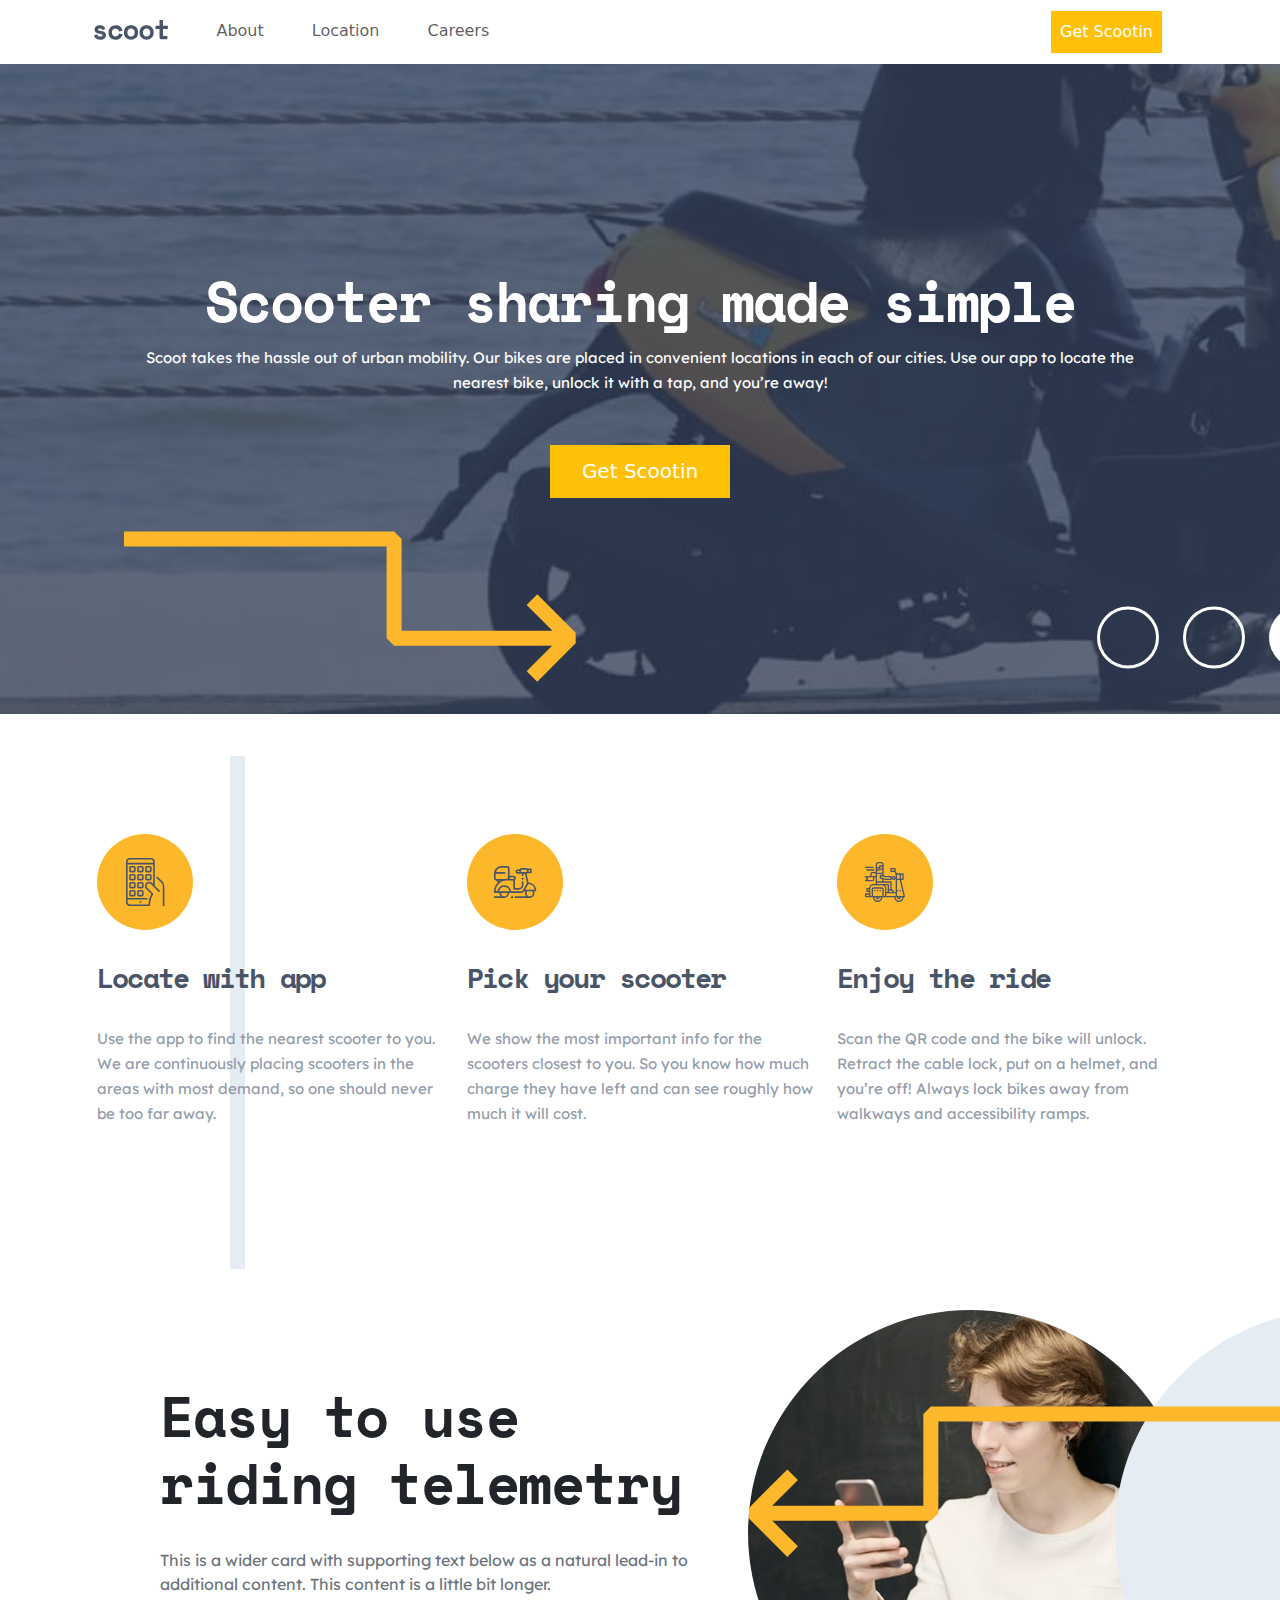
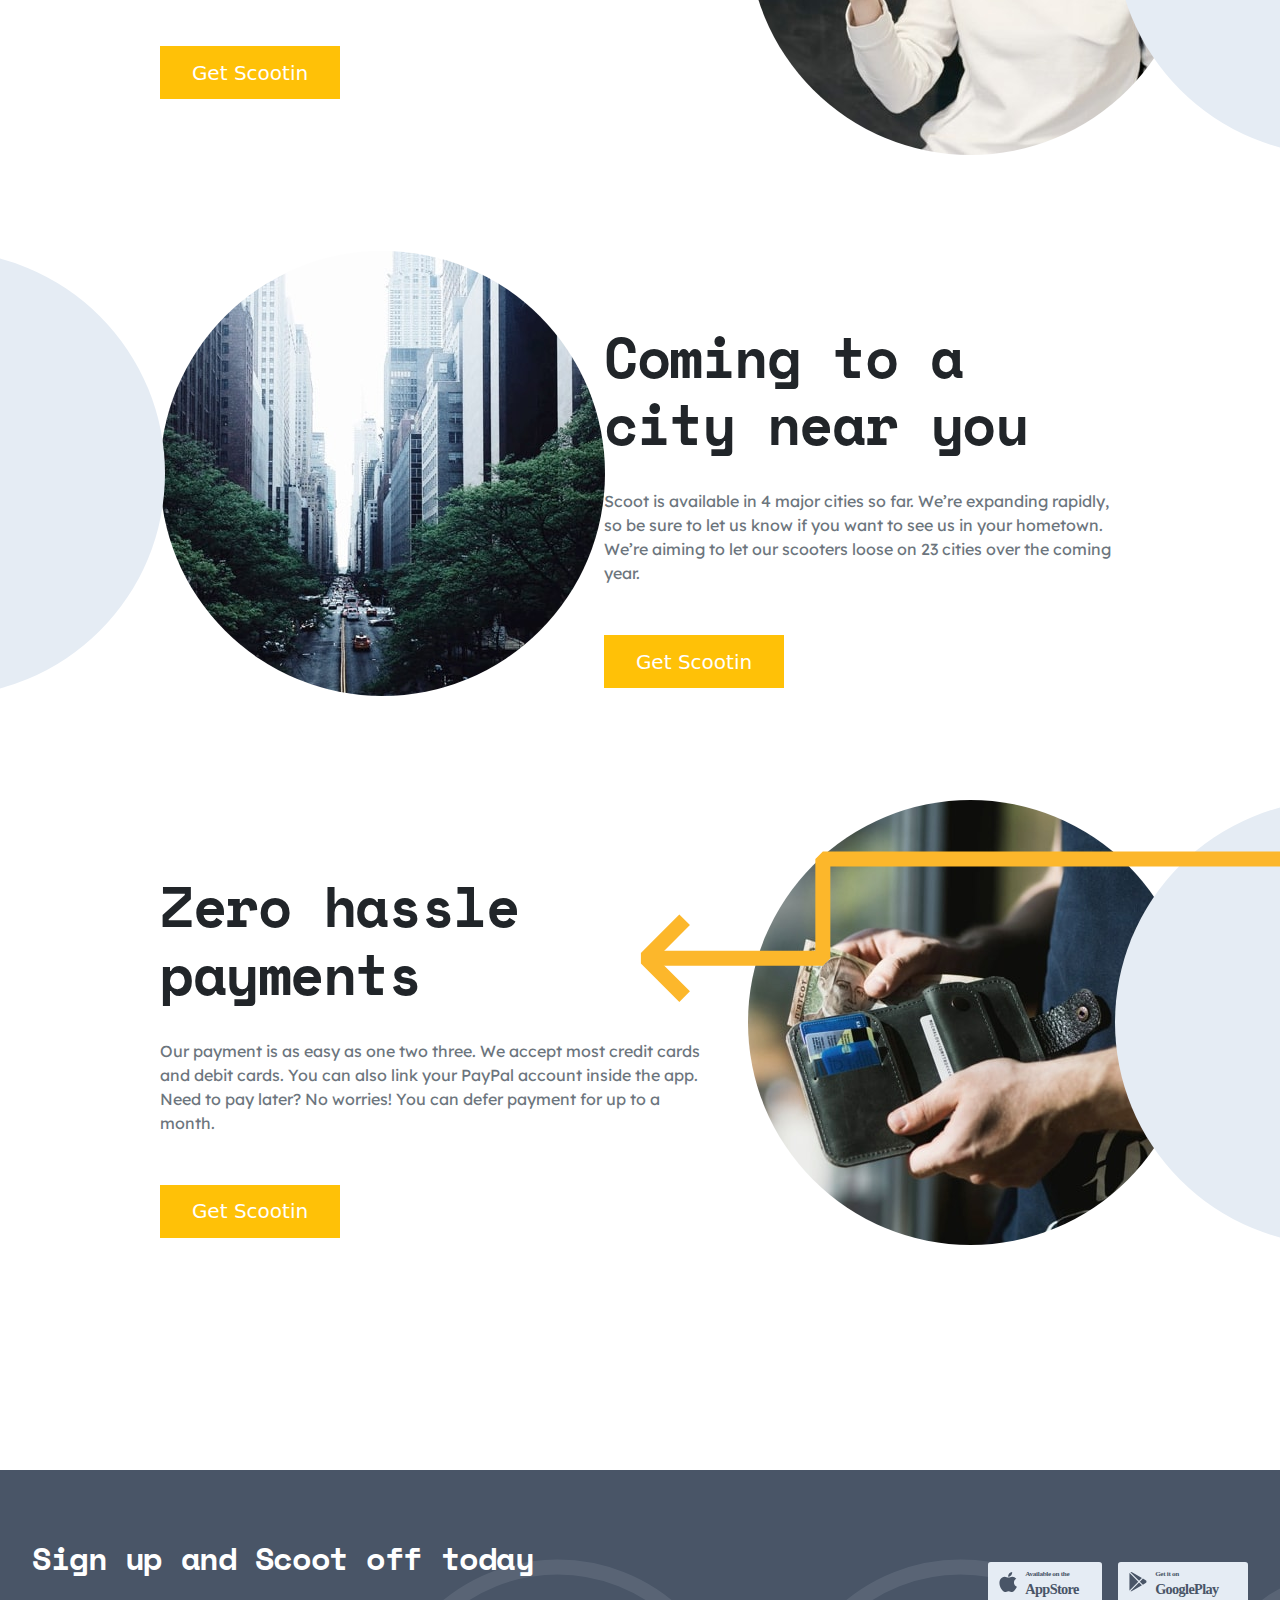
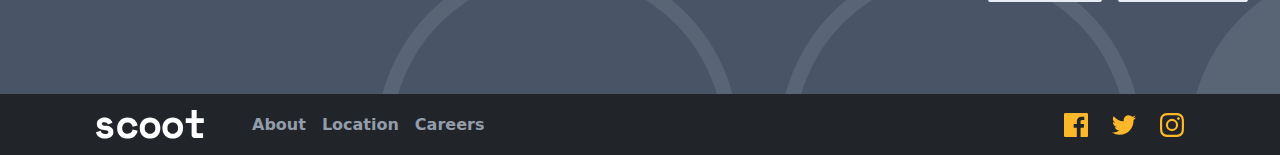
==== commit 5504f808: "Nav Hero and first section fully done" ====
--- a/starter-code/index.html
+++ b/starter-code/index.html
@@ -1,442 +1,372 @@
 <!DOCTYPE html>
 <html lang="en">
-	<head>
-		<meta charset="UTF-8" />
-		<meta name="viewport" content="width=device-width, initial-scale=1.0" />
-		<link
-			href="https://cdn.jsdelivr.net/npm/bootstrap@5.3.3/dist/css/bootstrap.min.css"
-			rel="stylesheet"
-			integrity="sha384-QWTKZyjpPEjISv5WaRU9OFeRpok6YctnYmDr5pNlyT2bRjXh0JMhjY6hW+ALEwIH"
-			crossorigin="anonymous"
-		/>
-		<link rel="stylesheet" href="index.css" />
-		<link rel="preconnect" href="https://fonts.googleapis.com" />
-		<link rel="preconnect" href="https://fonts.gstatic.com" crossorigin />
-		<link
-			href="https://fonts.googleapis.com/css2?family=Lexend+Deca:wght@100..900&family=Space+Mono:wght@400;700&display=swap"
-			rel="stylesheet"
-		/>
-		<script
-			src="https://cdn.jsdelivr.net/npm/bootstrap@5.3.3/dist/js/bootstrap.bundle.min.js"
-			integrity="sha384-YvpcrYf0tY3lHB60NNkmXc5s9fDVZLESaAA55NDzOxhy9GkcIdslK1eN7N6jIeHz"
-			crossorigin="anonymous"
-			defer
-		></script>
-		<script src="index.js" defer></script>
-		<title>Scoot Homepage</title>
-	</head>
-	<body>
-		<nav class="navbar navbar-expand-md bg-white">
-			<div class="container px-4">
-				<button
-					class="navbar-toggler"
-					role="button"
-					data-bs-toggle="offcanvas"
-					style="border: none; box-shadow: none"
-					data-bs-target="#navbarCanvas"
-					id="burgerMenu"
-				>
-					<img src="assets/icons/hamburger.svg" alt="" />
-				</button>
-
-				<a href="#" class="navbar-brand mx-auto mb-2"
-					><img src="assets/logo.svg" height="20px" alt=""
-				/></a>
-
-				<div
-					class="offcanvas offcanvas-start text-bg-dark"
-					tabindex="-1"
-					id="navbarCanvas"
-					aria-labelledby="offcanvasLabel"
-				>
-					<div
-						class="offcanvas-body d-flex flex-column flex-md-row px-4"
-					>
-						<ul class="navbar-nav flex-grow-1 gap-md">
-							<li class="nav-item">
-								<a href="" class="nav-link">About</a>
-							</li>
-							<li class="nav-item">
-								<a href="" class="nav-link">Location</a>
-							</li>
-							<li class="nav-item">
-								<a href="" class="nav-link">Careers</a>
-							</li>
-						</ul>
-
-						<button
-							style="color: white"
-							class="btn btn-warning btn-border-no-radius p-2"
-						>
-							Get Scootin
-						</button>
-					</div>
-				</div>
-			</div>
-		</nav>
-		<main>
-			<!-- Hero Section -->
-			<section
-				id="hero"
-				class="d-flex align-items-center text-center bg-info position-relative"
-			>
-				<div class="yellow-line d-none d-xxl-block">
-					<img src="assets/patterns/line.svg" alt="" />
-				</div>
-				<!-- Right Arrow -->
-
-				<div class="position-absolute right-arrow">
-					<img src="assets/patterns/right-arrow.svg" alt="" />
-				</div>
-				<!-- Semi Circles -->
-				<div class="position-absolute white-circles">
-					<img src="assets/patterns/white-circles.svg" alt="" />
-				</div>
-
-				<div class="container p-32">
-					<div class="row">
-						<div class="col-12 text-white hero-main-text">
-							<h1 class="fw-bold h-text-size-h1-sm pb-3">
-								Scooter sharing made simple
-							</h1>
-							<p class="lexend-deca-400">
-								Scoot takes the hassle out of urban mobility.
-								Our bikes are placed in convenient locations in
-								each of our cities. Use our app to locate the
-								nearest bike, unlock it with a tap, and you’re
-								away!
-							</p>
-							<div>
-								<button
-									class="btn btn-lg btn-brand btn-warning btn-border-no-radius text-white get-scootin-btn"
-								>
-									Get Scootin
-								</button>
-							</div>
-						</div>
-					</div>
-				</div>
-			</section>
-			<!-- Pick Scooter Section -->
-			<section class="px-section position-relative">
-				<div
-					class="d-none d-md-block dark-gray-line position-absolute"
-				></div>
-				<div class="row">
-					<!-- Item 1 -->
-					<div
-						class="text-center pb-5 d-md-flex d-lg-block align-items-md-start text-md-start gap-5 col-lg"
-					>
-						<img src="assets/icons/locate.svg" alt="" />
-						<div>
-							<h3
-								class="py-4 m-0 py-md-0 h3 h-text-size-h3 py-lg-4"
-							>
-								Locate with app
-							</h3>
-							<p
-								class="lexend-deca-400"
-								style="color: var(--custom-dim-grey)"
-							>
-								Use the app to find the nearest scooter to you.
-								We are continuously placing scooters in the
-								areas with most demand, so one should never be
-								too far away.
-							</p>
-						</div>
-					</div>
-					<!-- Item 2 -->
-					<div
-						class="text-center pb-5 d-md-flex align-items-md-start text-md-start gap-5 col-lg d-lg-block"
-					>
-						<img src="assets/icons/scooter.svg" alt="" />
-						<div>
-							<h3
-								class="py-4 m-0 py-md-0 h3 h-text-size-h3 py-lg-4"
-							>
-								Pick your scooter
-							</h3>
-							<p
-								class="lexend-deca-400"
-								style="color: var(--custom-dim-grey)"
-							>
-								We show the most important info for the scooters
-								closest to you. So you know how much charge they
-								have left and can see roughly how much it will
-								cost.
-							</p>
-						</div>
-					</div>
-					<!-- Item 3 -->
-					<div
-						class="text-center pb-5 d-md-flex align-items-md-start text-md-start gap-5 col-lg d-lg-block"
-					>
-						<img src="assets/icons/ride.svg" alt="" />
-						<div>
-							<h3
-								class="py-4 m-0 py-md-0 h3 h-text-size-h3 py-lg-4"
-							>
-								Enjoy the ride
-							</h3>
-							<p
-								class="lexend-deca-400"
-								style="color: var(--custom-dim-grey)"
-							>
-								Scan the QR code and the bike will unlock.
-								Retract the cable lock, put on a helmet, and
-								you’re off! Always lock bikes away from walkways
-								and accessibility ramps.
-							</p>
-						</div>
-					</div>
-				</div>
-			</section>
-			<!-- Cards Section -->
-			<section class="position-relative overflow-hidden">
-				<!-- section-cards-wrapper -->
-
-				<div class="px-3 mx-3 px-md-5 mx-md-5">
-					<!-- Card 1 -->
-					<div
-						class="card border-0 text-center text-lg-start pb-5 mb-5 px-lg-5 mx-lg-3"
-					>
-						<div class="row g-0 g-lg-5">
-							<div class="col-lg-5 order-lg-2">
-								<img
-									src="assets/images/telemetry.jpg"
-									class="card-img-top rounded-circle section-card-image"
-									alt="Woman watching the mobile"
-								/>
-								<div class="first-card-arrow position-absolute">
-									<img
-										src="assets/patterns/left-downward-arrow.svg"
-										alt=""
-									/>
-								</div>
-								<div
-									class="d-none d-md-block card-white-circle position-absolute top-0"
-								>
-									<img
-										src="assets/patterns/circle.svg"
-										alt=""
-									/>
-								</div>
-							</div>
-							<div class="col-lg-7">
-								<div class="card-body px-0">
-									<h2
-										class="card-title display-4 fw-bold pt-5 mt-2 pb-4"
-										style="
-											letter-spacing: -1.4285714626312256px;
-										"
-									>
-										Easy to use riding telemetry
-									</h2>
-									<p class="card-text text-secondary">
-										This is a wider card with supporting
-										text below as a natural lead-in to
-										additional content. This content is a
-										little bit longer.
-									</p>
-									<div>
-										<button
-											class="btn btn-lg btn-brand btn-warning btn-border-no-radius text-white get-scootin-btn"
-										>
-											Get Scootin
-										</button>
-									</div>
-								</div>
-							</div>
-						</div>
-					</div>
-					<!-- Card 1 End -->
-					<!-- Card 2  -->
-					<div
-						class="card border-0 text-center text-lg-start pb-5 mb-5 px-lg-5 mx-lg-3"
-					>
-						<div class="row g-0 g-lg-5">
-							<div class="col-lg-5 order-lg-0">
-								<img
-									src="assets/images/near-you.jpg"
-									class="card-img-top rounded-circle section-card-image"
-									alt="City view"
-								/>
-								<div
-									class="second-card-arrow position-absolute"
-								>
-									<img
-										src="assets/patterns/right-arrow.svg"
-										alt="Yellow arrow pointing on the right side"
-									/>
-								</div>
-								<div
-									class="d-none d-md-block card-white-circle-left position-absolute top-0"
-								>
-									<img
-										src="assets/patterns/circle.svg"
-										alt="Gray circle"
-									/>
-								</div>
-							</div>
-							<div class="ps-lg-5 col-lg-7">
-								<div class="card-body px-0">
-									<h2
-										class="card-title display-4 fw-bold pt-5 mt-2 pb-4"
-										style="
-											letter-spacing: -1.4285714626312256px;
-										"
-									>
-										Coming to a city near you
-									</h2>
-									<p class="card-text text-secondary">
-										Scoot is available in 4 major cities so
-										far. We’re expanding rapidly, so be sure
-										to let us know if you want to see us in
-										your hometown. We’re aiming to let our
-										scooters loose on 23 cities over the
-										coming year.
-									</p>
-									<div>
-										<button
-											class="btn btn-lg btn-brand btn-warning btn-border-no-radius text-white get-scootin-btn"
-										>
-											Get Scootin
-										</button>
-									</div>
-								</div>
-							</div>
-						</div>
-					</div>
-					<!-- Card 2 End -->
-					<!-- Card 3 -->
-					<div
-						class="card border-0 text-center text-lg-start pb-5 mb-5 px-lg-5 mx-lg-3"
-					>
-						<div class="row g-0 g-lg-5">
-							<div class="col-lg-5 order-lg-2">
-								<img
-									src="assets/images/payments.jpg"
-									class="card-img-top rounded-circle section-card-image"
-									alt="Woman watching the mobile"
-								/>
-								<div class="third-card-arrow position-absolute">
-									<img
-										src="assets/patterns/left-downward-arrow.svg"
-										alt=""
-									/>
-								</div>
-								<div
-									class="d-none d-md-block card-white-circle position-absolute top-0"
-								>
-									<img
-										src="assets/patterns/circle.svg"
-										alt=""
-									/>
-								</div>
-							</div>
-							<div class="col-lg-7">
-								<div class="card-body px-0">
-									<h2
-										class="card-title display-4 fw-bold pt-5 mt-2 pb-4"
-										style="
-											letter-spacing: -1.4285714626312256px;
-										"
-									>
-										Zero hassle payments
-									</h2>
-									<p class="card-text text-secondary">
-										Our payment is as easy as one two three.
-										We accept most credit cards and debit
-										cards. You can also link your PayPal
-										account inside the app. Need to pay
-										later? No worries! You can defer payment
-										for up to a month.
-									</p>
-									<div>
-										<button
-											class="btn btn-lg btn-brand btn-warning btn-border-no-radius text-white get-scootin-btn"
-										>
-											Get Scootin
-										</button>
-									</div>
-								</div>
-							</div>
-						</div>
-					</div>
-					<!-- Card 3 End -->
-				</div>
-			</section>
-			<!-- Download section -->
-			<section
-				class="downloads position-relative p-0 m-0 overflow-hidden"
-			>
-				<div class="downloads-semi-circles position-absolute">
-					<img src="assets/patterns/semi-circles.svg" alt="" />
-				</div>
-				<div
-					class="px-3 mx-3 py-5 my-4 text-center text-white downloads-bg position-relative d-lg-flex justify-content-lg-between"
-				>
-					<h2 class="display-4">Sign up and Scoot off today</h2>
-					<div
-						class="d-flex gap-3 justify-content-center align-items-center"
-					>
-						<div class="app-store">
-							<img
-								class="img-fluid"
-								src="assets/icons/app-store.svg"
-								alt=""
-							/>
-						</div>
-						<div class="google-play">
-							<img
-								class="img-fluid"
-								src="assets/icons/google-play.svg"
-								alt=""
-							/>
-						</div>
-					</div>
-				</div>
-			</section>
-		</main>
-		<footer class="bg-dark">
-			<div
-				class="px-5 mx-5 pt-5 pb-5 d-flex justify-content-center align-items-center flex-column flex-md-row justify-content-md-start px-md-4 py-md-3 m-md-0 px-lg-5 mx-lg-5"
-			>
-				<div class="pb-4 p-md-0">
-					<img
-						style="
-							filter: invert(100%) brightness(1000%)
-								saturate(100%);
-						"
-						src="assets/logo.svg"
-						alt=""
-					/>
-				</div>
-				<ul class="d-grid gap-3 text-center p-0 m-0 d-md-flex ps-md-5">
-					<li><a href="">About</a></li>
-					<li><a href="">Location</a></li>
-					<li><a href="">Careers</a></li>
-				</ul>
-				<ul
-					class="d-flex gap-4 pt-5 px-0 mx-0 p-md-0 m-md-0 ms-md-auto"
-				>
-					<li>
-						<a href=""
-							><img src="assets/icons/facebook.svg" alt=""
-						/></a>
-					</li>
-					<li>
-						<a href=""
-							><img src="assets/icons/twitter.svg" alt=""
-						/></a>
-					</li>
-					<li>
-						<a href=""
-							><img src="assets/icons/instagram.svg" alt=""
-						/></a>
-					</li>
-				</ul>
-			</div>
-		</footer>
-	</body>
+  <head>
+    <meta charset="UTF-8" />
+    <meta name="viewport" content="width=device-width, initial-scale=1.0" />
+    <link
+      href="https://cdn.jsdelivr.net/npm/bootstrap@5.3.3/dist/css/bootstrap.min.css"
+      rel="stylesheet"
+      integrity="sha384-QWTKZyjpPEjISv5WaRU9OFeRpok6YctnYmDr5pNlyT2bRjXh0JMhjY6hW+ALEwIH"
+      crossorigin="anonymous"
+    />
+    <link rel="stylesheet" href="index.css" />
+    <link rel="preconnect" href="https://fonts.googleapis.com" />
+    <link rel="preconnect" href="https://fonts.gstatic.com" crossorigin />
+    <link
+      href="https://fonts.googleapis.com/css2?family=Lexend+Deca:wght@100..900&family=Space+Mono:wght@400;700&display=swap"
+      rel="stylesheet"
+    />
+    <script
+      src="https://cdn.jsdelivr.net/npm/bootstrap@5.3.3/dist/js/bootstrap.bundle.min.js"
+      integrity="sha384-YvpcrYf0tY3lHB60NNkmXc5s9fDVZLESaAA55NDzOxhy9GkcIdslK1eN7N6jIeHz"
+      crossorigin="anonymous"
+      defer
+    ></script>
+    <script src="index.js" defer></script>
+    <title>Scoot Homepage</title>
+  </head>
+  <body>
+    <nav class="navbar navbar-expand-md bg-white">
+      <div class="container px-4">
+        <button
+          class="navbar-toggler"
+          role="button"
+          data-bs-toggle="offcanvas"
+          style="border: none; box-shadow: none"
+          data-bs-target="#navbarCanvas"
+          id="burgerMenu"
+        >
+          <img src="assets/icons/hamburger.svg" alt="" />
+        </button>
+
+        <a href="#" class="navbar-brand mb-2"
+          ><img src="assets/logo.svg" height="20px" alt=""
+        /></a>
+
+        <div
+          class="offcanvas offcanvas-start text-bg-dark"
+          tabindex="-1"
+          id="navbarCanvas"
+          aria-labelledby="offcanvasLabel"
+        >
+          <div class="offcanvas-body d-flex flex-column flex-md-row px-4">
+            <ul class="navbar-nav flex-grow-1 gap-md">
+              <li class="nav-item">
+                <a href="" class="nav-link">About</a>
+              </li>
+              <li class="nav-item">
+                <a href="" class="nav-link">Location</a>
+              </li>
+              <li class="nav-item">
+                <a href="" class="nav-link">Careers</a>
+              </li>
+            </ul>
+
+            <button
+              style="color: white"
+              class="btn btn-warning btn-border-no-radius p-2"
+            >
+              Get Scootin
+            </button>
+          </div>
+        </div>
+      </div>
+    </nav>
+    <main>
+      <!-- Hero Section -->
+      <section
+        id="hero"
+        class="d-flex align-items-center text-center bg-info position-relative"
+      >
+        <div class="yellow-line d-none d-xxl-block">
+          <img src="assets/patterns/line.svg" alt="" />
+        </div>
+        <!-- Right Arrow -->
+
+        <div class="position-absolute right-arrow">
+          <img src="assets/patterns/right-arrow.svg" alt="" />
+        </div>
+        <!-- Semi Circles -->
+        <div class="position-absolute white-circles">
+          <img src="assets/patterns/white-circles.svg" alt="" />
+        </div>
+
+        <div class="container p-32">
+          <div class="row">
+            <div class="col-12 text-white hero-main-text">
+              <h1 class="fw-bold h-text-size-h1-sm pb-3">
+                Scooter sharing made simple
+              </h1>
+              <p class="lexend-deca-400">
+                Scoot takes the hassle out of urban mobility. Our bikes are
+                placed in convenient locations in each of our cities. Use our
+                app to locate the nearest bike, unlock it with a tap, and you’re
+                away!
+              </p>
+              <div>
+                <button
+                  class="btn btn-lg btn-brand btn-warning btn-border-no-radius text-white get-scootin-btn"
+                >
+                  Get Scootin
+                </button>
+              </div>
+            </div>
+          </div>
+        </div>
+      </section>
+      <!-- Pick Scooter Section -->
+      <section class="px-section position-relative">
+        <div class="d-none d-md-block dark-gray-line position-absolute"></div>
+        <div class="row">
+          <!-- Item 1 -->
+          <div
+            class="text-center pb-5 d-md-flex d-lg-block align-items-md-start text-md-start gap-5 col-lg"
+          >
+            <img src="assets/icons/locate.svg" alt="" />
+            <div>
+              <h3 class="py-4 m-0 py-md-0 h3 h-text-size-h3 py-lg-4">
+                Locate with app
+              </h3>
+              <p class="lexend-deca-400" style="color: var(--custom-dim-grey)">
+                Use the app to find the nearest scooter to you. We are
+                continuously placing scooters in the areas with most demand, so
+                one should never be too far away.
+              </p>
+            </div>
+          </div>
+          <!-- Item 2 -->
+          <div
+            class="text-center pb-5 d-md-flex align-items-md-start text-md-start gap-5 col-lg d-lg-block"
+          >
+            <img src="assets/icons/scooter.svg" alt="" />
+            <div>
+              <h3 class="py-4 m-0 py-md-0 h3 h-text-size-h3 py-lg-4">
+                Pick your scooter
+              </h3>
+              <p class="lexend-deca-400" style="color: var(--custom-dim-grey)">
+                We show the most important info for the scooters closest to you.
+                So you know how much charge they have left and can see roughly
+                how much it will cost.
+              </p>
+            </div>
+          </div>
+          <!-- Item 3 -->
+          <div
+            class="text-center pb-5 d-md-flex align-items-md-start text-md-start gap-5 col-lg d-lg-block"
+          >
+            <img src="assets/icons/ride.svg" alt="" />
+            <div>
+              <h3 class="py-4 m-0 py-md-0 h3 h-text-size-h3 py-lg-4">
+                Enjoy the ride
+              </h3>
+              <p class="lexend-deca-400" style="color: var(--custom-dim-grey)">
+                Scan the QR code and the bike will unlock. Retract the cable
+                lock, put on a helmet, and you’re off! Always lock bikes away
+                from walkways and accessibility ramps.
+              </p>
+            </div>
+          </div>
+        </div>
+      </section>
+      <!-- Cards Section -->
+      <section class="position-relative overflow-hidden">
+        <!-- section-cards-wrapper -->
+
+        <div class="px-3 mx-3 px-md-5 mx-md-5">
+          <!-- Card 1 -->
+          <div
+            class="card border-0 text-center text-lg-start pb-5 mb-5 px-lg-5 mx-lg-3"
+          >
+            <div class="row g-0 g-lg-5">
+              <div class="col-lg-5 order-lg-2">
+                <img
+                  src="assets/images/telemetry.jpg"
+                  class="card-img-top rounded-circle section-card-image"
+                  alt="Woman watching the mobile"
+                />
+                <div class="first-card-arrow position-absolute">
+                  <img src="assets/patterns/left-downward-arrow.svg" alt="" />
+                </div>
+                <div
+                  class="d-none d-md-block card-white-circle position-absolute top-0"
+                >
+                  <img src="assets/patterns/circle.svg" alt="" />
+                </div>
+              </div>
+              <div class="col-lg-7">
+                <div class="card-body px-0">
+                  <h2
+                    class="card-title display-4 fw-bold pt-5 mt-2 pb-4"
+                    style="letter-spacing: -1.4285714626312256px"
+                  >
+                    Easy to use riding telemetry
+                  </h2>
+                  <p class="card-text text-secondary">
+                    This is a wider card with supporting text below as a natural
+                    lead-in to additional content. This content is a little bit
+                    longer.
+                  </p>
+                  <div>
+                    <button
+                      class="btn btn-lg btn-brand btn-warning btn-border-no-radius text-white get-scootin-btn"
+                    >
+                      Get Scootin
+                    </button>
+                  </div>
+                </div>
+              </div>
+            </div>
+          </div>
+          <!-- Card 1 End -->
+          <!-- Card 2  -->
+          <div
+            class="card border-0 text-center text-lg-start pb-5 mb-5 px-lg-5 mx-lg-3"
+          >
+            <div class="row g-0 g-lg-5">
+              <div class="col-lg-5 order-lg-0">
+                <img
+                  src="assets/images/near-you.jpg"
+                  class="card-img-top rounded-circle section-card-image"
+                  alt="City view"
+                />
+                <div class="second-card-arrow position-absolute">
+                  <img
+                    src="assets/patterns/right-arrow.svg"
+                    alt="Yellow arrow pointing on the right side"
+                  />
+                </div>
+                <div
+                  class="d-none d-md-block card-white-circle-left position-absolute top-0"
+                >
+                  <img src="assets/patterns/circle.svg" alt="Gray circle" />
+                </div>
+              </div>
+              <div class="ps-lg-5 col-lg-7">
+                <div class="card-body px-0">
+                  <h2
+                    class="card-title display-4 fw-bold pt-5 mt-2 pb-4"
+                    style="letter-spacing: -1.4285714626312256px"
+                  >
+                    Coming to a city near you
+                  </h2>
+                  <p class="card-text text-secondary">
+                    Scoot is available in 4 major cities so far. We’re expanding
+                    rapidly, so be sure to let us know if you want to see us in
+                    your hometown. We’re aiming to let our scooters loose on 23
+                    cities over the coming year.
+                  </p>
+                  <div>
+                    <button
+                      class="btn btn-lg btn-brand btn-warning btn-border-no-radius text-white get-scootin-btn"
+                    >
+                      Get Scootin
+                    </button>
+                  </div>
+                </div>
+              </div>
+            </div>
+          </div>
+          <!-- Card 2 End -->
+          <!-- Card 3 -->
+          <div
+            class="card border-0 text-center text-lg-start pb-5 mb-5 px-lg-5 mx-lg-3"
+          >
+            <div class="row g-0 g-lg-5">
+              <div class="col-lg-5 order-lg-2">
+                <img
+                  src="assets/images/payments.jpg"
+                  class="card-img-top rounded-circle section-card-image"
+                  alt="Woman watching the mobile"
+                />
+                <div class="third-card-arrow position-absolute">
+                  <img src="assets/patterns/left-downward-arrow.svg" alt="" />
+                </div>
+                <div
+                  class="d-none d-md-block card-white-circle position-absolute top-0"
+                >
+                  <img src="assets/patterns/circle.svg" alt="" />
+                </div>
+              </div>
+              <div class="col-lg-7">
+                <div class="card-body px-0">
+                  <h2
+                    class="card-title display-4 fw-bold pt-5 mt-2 pb-4"
+                    style="letter-spacing: -1.4285714626312256px"
+                  >
+                    Zero hassle payments
+                  </h2>
+                  <p class="card-text text-secondary">
+                    Our payment is as easy as one two three. We accept most
+                    credit cards and debit cards. You can also link your PayPal
+                    account inside the app. Need to pay later? No worries! You
+                    can defer payment for up to a month.
+                  </p>
+                  <div>
+                    <button
+                      class="btn btn-lg btn-brand btn-warning btn-border-no-radius text-white get-scootin-btn"
+                    >
+                      Get Scootin
+                    </button>
+                  </div>
+                </div>
+              </div>
+            </div>
+          </div>
+          <!-- Card 3 End -->
+        </div>
+      </section>
+      <!-- Download section -->
+      <section class="downloads position-relative p-0 m-0 overflow-hidden">
+        <div class="downloads-semi-circles position-absolute">
+          <img src="assets/patterns/semi-circles.svg" alt="" />
+        </div>
+        <div
+          class="px-3 mx-3 py-5 my-4 text-center text-white downloads-bg position-relative d-lg-flex justify-content-lg-between"
+        >
+          <h2 class="display-4">Sign up and Scoot off today</h2>
+          <div class="d-flex gap-3 justify-content-center align-items-center">
+            <div class="app-store">
+              <img class="img-fluid" src="assets/icons/app-store.svg" alt="" />
+            </div>
+            <div class="google-play">
+              <img
+                class="img-fluid"
+                src="assets/icons/google-play.svg"
+                alt=""
+              />
+            </div>
+          </div>
+        </div>
+      </section>
+    </main>
+    <footer class="bg-dark">
+      <div
+        class="px-5 mx-5 pt-5 pb-5 d-flex justify-content-center align-items-center flex-column flex-md-row justify-content-md-start px-md-4 py-md-3 m-md-0 px-lg-5 mx-lg-5"
+      >
+        <div class="pb-4 p-md-0">
+          <img
+            style="filter: invert(100%) brightness(1000%) saturate(100%)"
+            src="assets/logo.svg"
+            alt=""
+          />
+        </div>
+        <ul class="d-grid gap-3 text-center p-0 m-0 d-md-flex ps-md-5">
+          <li><a href="">About</a></li>
+          <li><a href="">Location</a></li>
+          <li><a href="">Careers</a></li>
+        </ul>
+        <ul class="d-flex gap-4 pt-5 px-0 mx-0 p-md-0 m-md-0 ms-md-auto">
+          <li>
+            <a href=""><img src="assets/icons/facebook.svg" alt="" /></a>
+          </li>
+          <li>
+            <a href=""><img src="assets/icons/twitter.svg" alt="" /></a>
+          </li>
+          <li>
+            <a href=""><img src="assets/icons/instagram.svg" alt="" /></a>
+          </li>
+        </ul>
+      </div>
+    </footer>
+  </body>
 </html>
--- a/starter-code/index.css
+++ b/starter-code/index.css
@@ -1,11 +1,11 @@
 /* Colors */
 :root {
-	--custom-yellow: rgb(252, 183, 43);
-	--custom-dark-navy: rgb(73, 85, 103);
-	--custom-dim-grey: rgb(147, 156, 170);
-	--custom-light-grey: rgb(229, 236, 244);
-	--custom-snow: rgb(242, 245, 249);
-	--custom-light-yellow: rgb(255, 244, 223);
+  --custom-yellow: rgb(252, 183, 43);
+  --custom-dark-navy: rgb(73, 85, 103);
+  --custom-dim-grey: rgb(147, 156, 170);
+  --custom-light-grey: rgb(229, 236, 244);
+  --custom-snow: rgb(242, 245, 249);
+  --custom-light-yellow: rgb(255, 244, 223);
 }
 
 /* Typography */
@@ -15,374 +15,399 @@
 h3,
 h4,
 h5 {
-	font-family: "Space Mono", sans-serif;
+  font-family: "Space Mono", sans-serif;
 }
 
 p {
-	font-family: "Lexend Deca", sans-serif;
-	font-weight: 400;
+  font-family: "Lexend Deca", sans-serif;
+  font-weight: 400;
 }
 
 .space-mono-regular {
-	font-family: "Space Mono", monospace;
-	font-weight: 400;
-	font-style: normal;
+  font-family: "Space Mono", monospace;
+  font-weight: 400;
+  font-style: normal;
 }
 
 .space-mono-bold {
-	font-family: "Space Mono", monospace;
-	font-weight: 700;
-	font-style: normal;
+  font-family: "Space Mono", monospace;
+  font-weight: 700;
+  font-style: normal;
 }
 
 .h-text-size-h1-sm {
-	font-family: "Space Mono", monospace;
-	font-size: 2.5rem;
-	line-height: 40px;
-	letter-spacing: -1.7857142686843872px;
-	text-align: center;
+  font-family: "Space Mono", monospace;
+  font-size: 2.5rem;
+  line-height: 40px;
+  letter-spacing: -1.7857142686843872px;
+  text-align: center;
 }
 
 .h-text-size-h2 {
-	font-family: "Space Mono", sans-serif;
-	font-weight: 700;
-	font-style: normal;
-	font-size: 3rem;
-	line-height: 48px;
-	letter-spacing: -2.14px;
+  font-family: "Space Mono", sans-serif;
+  font-weight: 700;
+  font-style: normal;
+  font-size: 3rem;
+  line-height: 48px;
+  letter-spacing: -2.14px;
 }
 
 .h-text-size-h3 {
-	font-family: "Space Mono", sans-serif;
-	font-weight: 700;
-	font-style: normal;
-	line-height: 48px;
-	letter-spacing: -1.79px;
-	color: var(--custom-dark-navy);
+  font-family: "Space Mono", sans-serif;
+  font-weight: 700;
+  font-style: normal;
+  line-height: 48px;
+  letter-spacing: -1.79px;
+  color: var(--custom-dark-navy);
 }
 
 .h-text-size-h4 {
-	font-family: "Space Mono", sans-serif;
-	font-weight: 700;
-	font-style: normal;
-	font-size: 1.5rem;
-	line-height: 28px;
-	letter-spacing: -1.07px;
+  font-family: "Space Mono", sans-serif;
+  font-weight: 700;
+  font-style: normal;
+  font-size: 1.5rem;
+  line-height: 28px;
+  letter-spacing: -1.07px;
 }
 
 .lexend-deca-400 {
-	font-family: "Lexend Deca", sans-serif;
-	font-optical-sizing: auto;
-	font-weight: 400;
-	font-style: normal;
-	line-height: 25px;
-	font-size: 0.9375rem;
+  font-family: "Lexend Deca", sans-serif;
+  font-optical-sizing: auto;
+  font-weight: 400;
+  font-style: normal;
+  line-height: 25px;
+  font-size: 0.9375rem;
 }
 
 /* Navigation */
 
 .btn-border-no-radius {
-	border-radius: 0;
+  border-radius: 0;
 }
 
 #navbarCanvas {
-	width: 70%;
-	top: 10%;
+  width: 70%;
+  top: 10%;
 }
 
 .offcanvas-backdrop {
-	top: 10%;
+  top: 10%;
 }
 
 .show a {
-	color: white;
+  color: white;
 }
 
 /* Hero */
 
 #hero {
-	background-image: url("assets/images/home-hero-mobile.jpg");
-	background-repeat: no-repeat;
-	background-size: cover;
-	background-position: center;
-	min-height: 650px;
-	overflow: hidden;
+  background-image: url("assets/images/home-hero-mobile.jpg");
+  background-repeat: no-repeat;
+  background-size: cover;
+  background-position: center;
+  min-height: 650px;
+  overflow: hidden;
 }
 
 /* Sections */
 
 section {
-	margin-bottom: 7.5rem;
+  margin-bottom: 7.5rem;
 }
 
 .p-32 {
-	padding: 0 2rem;
+  padding: 0 2rem;
 }
 
 .px-section {
-	padding: 0 2rem;
+  padding: 0 2rem;
 }
 
 /* Button hover */
 
 .btn-brand {
-	margin-top: 2.125rem;
+  margin-top: 2.125rem;
 }
 
 .get-scootin-btn {
-	width: 180px;
-	height: 53px;
+  width: 180px;
+  height: 53px;
 }
 
 .btn.btn-warning:hover {
-	background-color: transparent !important;
-	color: var(--custom-yellow) !important;
+  background-color: transparent !important;
+  color: var(--custom-yellow) !important;
 }
 
 .white-circles {
-	display: none;
+  display: none;
 }
 
 .right-arrow {
-	right: 55%;
-	bottom: 5%;
+  right: 55%;
+  bottom: 5%;
 }
 
 /* Cards  */
 
 .first-card-arrow {
-	bottom: 62%;
-	z-index: 1;
+  bottom: 62%;
+  z-index: 1;
 }
 
 .second-card-arrow {
-	top: 0;
-	left: -60%;
-	z-index: 1;
+  top: 0;
+  left: -60%;
+  z-index: 1;
 }
 
 .third-card-arrow {
-	top: 0;
-	left: 30%;
-	z-index: 1;
+  top: 0;
+  left: 30%;
+  z-index: 1;
 }
 
 /* Downloads */
 
 .downloads {
-	background-color: var(--custom-dark-navy);
+  background-color: var(--custom-dark-navy);
 }
 
 .downloads h2 {
-	font-size: 2rem;
-	line-height: 32px;
-	letter-spacing: -1.4285714626312256px;
-	font-weight: 700;
-	padding-bottom: 2.5rem;
+  font-size: 2rem;
+  line-height: 32px;
+  letter-spacing: -1.4285714626312256px;
+  font-weight: 700;
+  padding-bottom: 2.5rem;
 }
 
 .app-store {
-	width: 113.58px;
+  width: 113.58px;
 }
 
 .google-play {
-	width: 130px;
+  width: 130px;
 }
 
 .downloads-semi-circles {
-	top: 50%;
-	right: -47%;
+  top: 50%;
+  right: -47%;
 }
 
 /* footer */
 
 footer a {
-	text-decoration: none;
-	color: var(--custom-dim-grey);
-	font-family: "Space Mono" monospace;
-	font-weight: 700;
-	line-height: 25px;
-	text-align: left;
+  text-decoration: none;
+  color: var(--custom-dim-grey);
+  font-family: "Space Mono" monospace;
+  font-weight: 700;
+  line-height: 25px;
+  text-align: left;
 }
 
 footer ul li {
-	list-style-type: none;
-	color: red;
-	padding: 0;
-	margin: 0;
+  list-style-type: none;
+  color: red;
+  padding: 0;
+  margin: 0;
+}
+
+/* =========== ABOUT PAGE ============= */
+
+#hero-about {
+  background-image: url("assets/images/about-hero-mobile.jpg");
+  background-repeat: no-repeat;
+  background-size: cover;
+  background-position: center;
+  min-height: 160px;
 }
 
 @media (min-width: 768px) {
-	.px-section {
-		padding: 0 6.0625rem;
-	}
-
-	.gap-md {
-		gap: 2rem;
-	}
-
-	#hero {
-		background-image: url("assets/images/home-hero-tablet.jpg");
-	}
-
-	.p-32 {
-		padding: 0 4.5625rem;
-	}
-
-	.h-text-size-h1-sm {
-		font-size: 3.5rem;
-	}
-
-	.white-circles {
-		display: block;
-		width: 234px;
-		height: 63px;
-		right: -4%;
-		bottom: 7%;
-	}
-
-	/* Gray line in pick section */
-
-	.dark-gray-line {
-		width: 15px;
-		height: 513px;
-		background-color: #e5ecf4;
-		left: 18%;
-		top: -22%;
-		z-index: -1;
-	}
-
-	/* Card Section */
-	.section-card-image {
-		height: 445px;
-		width: auto;
-	}
-
-	.card-white-circle {
-		min-height: 445px;
-		left: 95%;
-	}
-
-	.card-white-circle-left {
-		min-height: 445px;
-		right: 95%;
-	}
-
-	.first-card-arrow {
-		bottom: 50%;
-	}
-
-	.second-card-arrow {
-		right: 35%;
-	}
-
-	.third-card-arrow {
-		top: 10%;
-		left: 50%;
-	}
-
-	.downloads-semi-circles {
-		top: 40%;
-		right: -20%;
-	}
+  .px-section {
+    padding: 0 6.0625rem;
+  }
+
+  .gap-md {
+    gap: 2rem;
+  }
+
+  #hero {
+    background-image: url("assets/images/home-hero-tablet.jpg");
+  }
+
+  .p-32 {
+    padding: 0 4.5625rem;
+  }
+
+  .h-text-size-h1-sm {
+    font-size: 3.5rem;
+  }
+
+  .white-circles {
+    display: block;
+    width: 234px;
+    height: 63px;
+    right: -4%;
+    bottom: 7%;
+  }
+
+  /* Gray line in pick section */
+
+  .dark-gray-line {
+    width: 15px;
+    height: 513px;
+    background-color: #e5ecf4;
+    left: 18%;
+    top: -22%;
+    z-index: -1;
+  }
+
+  /* Card Section */
+  .section-card-image {
+    height: 445px;
+    width: auto;
+  }
+
+  .card-white-circle {
+    min-height: 445px;
+    left: 95%;
+  }
+
+  .card-white-circle-left {
+    min-height: 445px;
+    right: 95%;
+  }
+
+  .first-card-arrow {
+    bottom: 50%;
+  }
+
+  .second-card-arrow {
+    right: 35%;
+  }
+
+  .third-card-arrow {
+    top: 10%;
+    left: 50%;
+  }
+
+  .downloads-semi-circles {
+    top: 40%;
+    right: -20%;
+  }
+
+  /* ======== ABOUT PAGE ======= */
+  /* About - Hero */
+
+  #hero-about {
+    background-image: url("assets/images/about-hero-tablet.jpg");
+    min-height: 200px;
+  }
 }
 
 @media (min-width: 1440px) {
-	#hero {
-		background-image: url("assets/images/home-hero-desktop.jpg");
-		background-position: right;
-	}
-
-	.yellow-line {
-		margin-bottom: -5%;
-	}
-
-	.right-arrow {
-		left: 47%;
-		bottom: 24%;
-	}
-
-	.white-circles {
-		display: block;
-		right: -3.5%;
-		bottom: 25%;
-	}
-
-	.hero-main-text {
-		text-align: start;
-		margin-top: 60px;
-	}
-
-	.hero-main-text h1 {
-		text-align: start;
-		width: 500px;
-		height: 112px;
-		margin-left: -10%;
-	}
-
-	.hero-main-text p {
-		width: 400px;
-		height: 100px;
-		font-size: 0, 9375rem;
-		margin-left: -3%;
-	}
-
-	.dark-gray-line {
-		width: 974px;
-		height: 15px;
-		left: 0%;
-		top: 15%;
-	}
-
-	.card-white-circle {
-		min-height: 445px;
-		left: 100%;
-	}
-
-	.card-white-circle-left {
-		min-height: 445px;
-		right: 100%;
-	}
-
-	.first-card-arrow {
-		bottom: 10%;
-		left: 50%;
-	}
-
-	.second-card-arrow {
-		left: -18%;
-	}
-
-	.third-card-arrow {
-		top: 15%;
-		left: 80%;
-	}
-
-	/* Downloads section */
-
-	.downloads-bg {
-		padding: 102px 165px !important;
-	}
-
-	.downloads-bg h2 {
-		width: 415px;
-		height: 96px;
-		font-size: 3rem;
-		line-height: 48px;
-		letter-spacing: -2.142857074737549px;
-		text-align: left;
-	}
-
-	.app-store {
-		width: 159px;
-	}
-
-	.google-play {
-		width: 182px;
-	}
-
-	.downloads-semi-circles {
-		top: 60%;
-		right: -10%;
-	}
-}
+  #hero {
+    background-image: url("assets/images/home-hero-desktop.jpg");
+    background-position: right;
+  }
+
+  .yellow-line {
+    margin-bottom: -5%;
+  }
+
+  .right-arrow {
+    left: 47%;
+    bottom: 24%;
+  }
+
+  .white-circles {
+    display: block;
+    right: -3.5%;
+    bottom: 25%;
+  }
+
+  .hero-main-text {
+    text-align: start;
+    margin-top: 60px;
+  }
+
+  .hero-main-text h1 {
+    text-align: start;
+    width: 500px;
+    height: 112px;
+    margin-left: -10%;
+  }
+
+  .hero-main-text p {
+    width: 400px;
+    height: 100px;
+    font-size: 0, 9375rem;
+    margin-left: -3%;
+  }
+
+  .dark-gray-line {
+    width: 974px;
+    height: 15px;
+    left: 0%;
+    top: 15%;
+  }
+
+  .card-white-circle {
+    min-height: 445px;
+    left: 100%;
+  }
+
+  .card-white-circle-left {
+    min-height: 445px;
+    right: 100%;
+  }
+
+  .first-card-arrow {
+    bottom: 10%;
+    left: 50%;
+  }
+
+  .second-card-arrow {
+    left: -18%;
+  }
+
+  .third-card-arrow {
+    top: 15%;
+    left: 80%;
+  }
+
+  /* Downloads section */
+
+  .downloads-bg {
+    padding: 102px 165px !important;
+  }
+
+  .downloads-bg h2 {
+    width: 415px;
+    height: 96px;
+    font-size: 3rem;
+    line-height: 48px;
+    letter-spacing: -2.142857074737549px;
+    text-align: left;
+  }
+
+  .app-store {
+    width: 159px;
+  }
+
+  .google-play {
+    width: 182px;
+  }
+
+  .downloads-semi-circles {
+    top: 60%;
+    right: -10%;
+  }
+
+  /* ======== ABOUT PAGE ======= */
+  /* About - Hero */
+
+  #hero-about {
+    background-image: url("assets/images/about-hero-desktop.jpg");
+  }
+}
